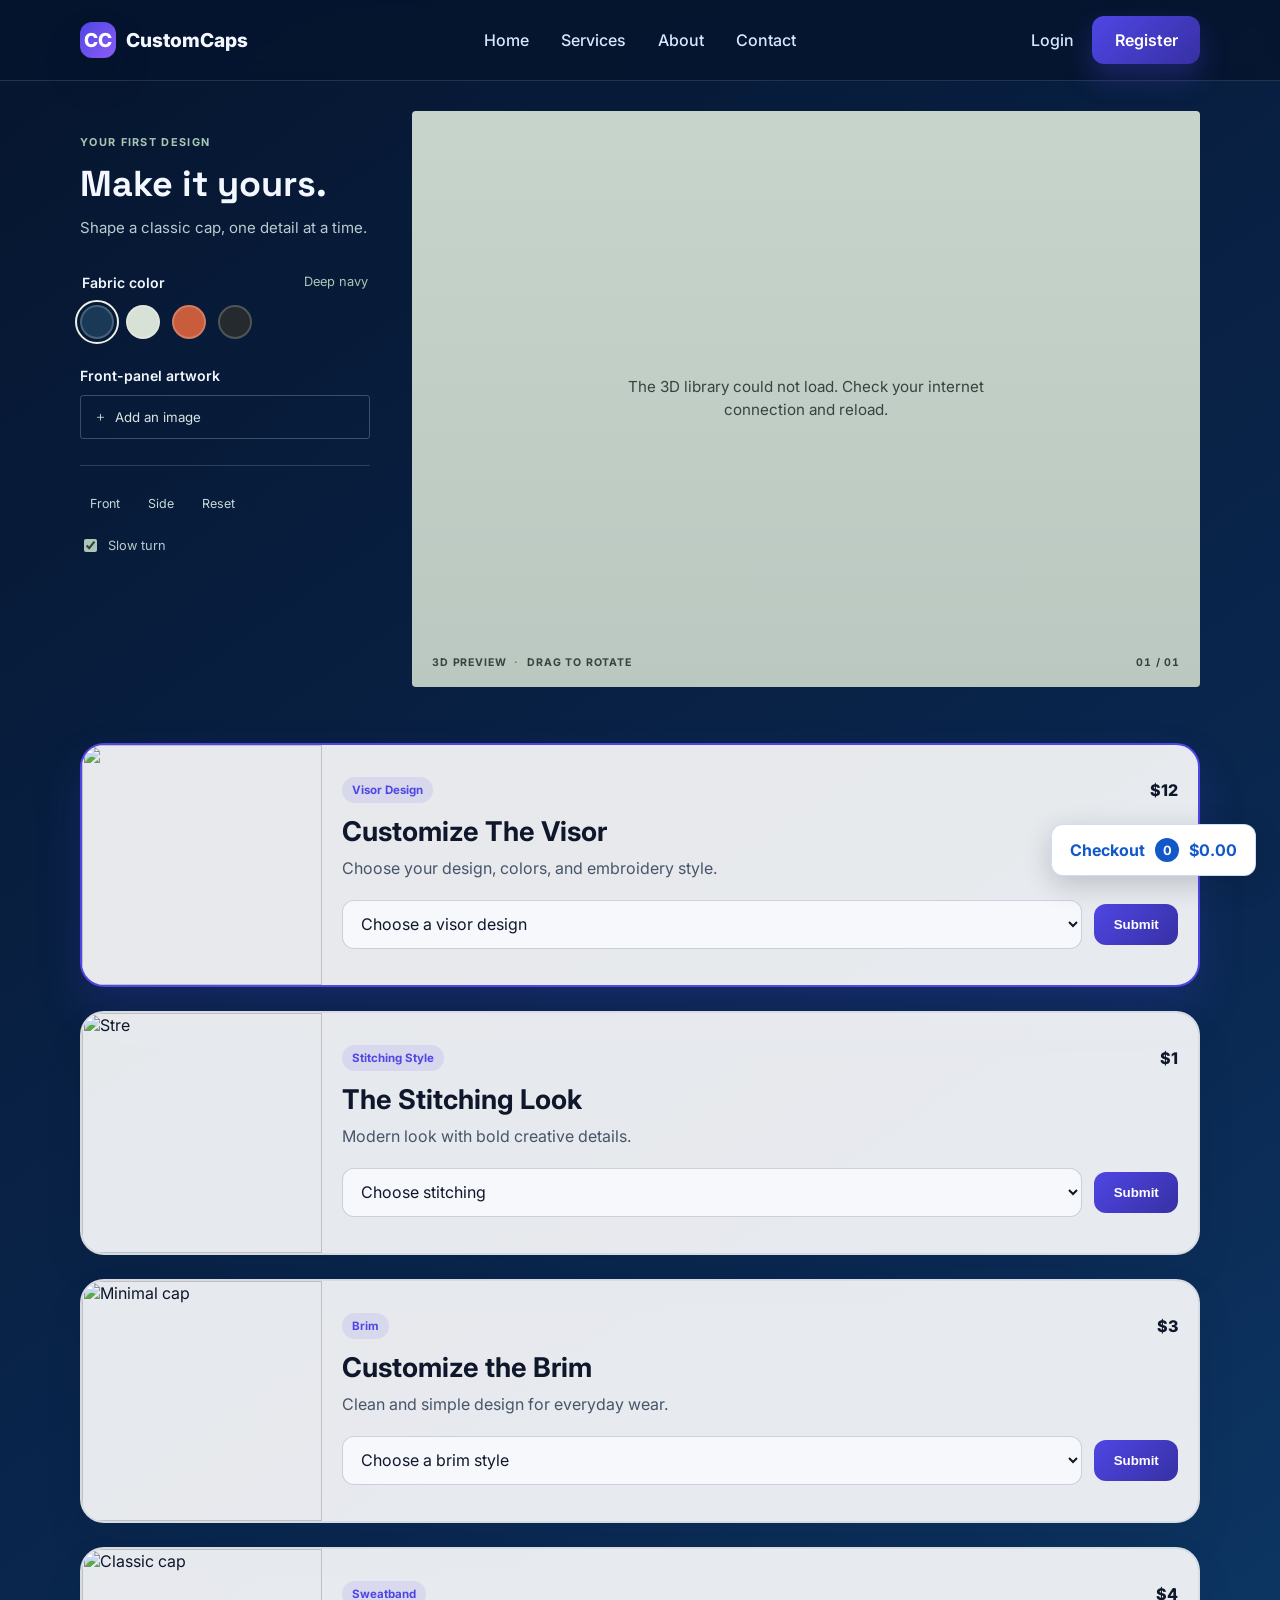
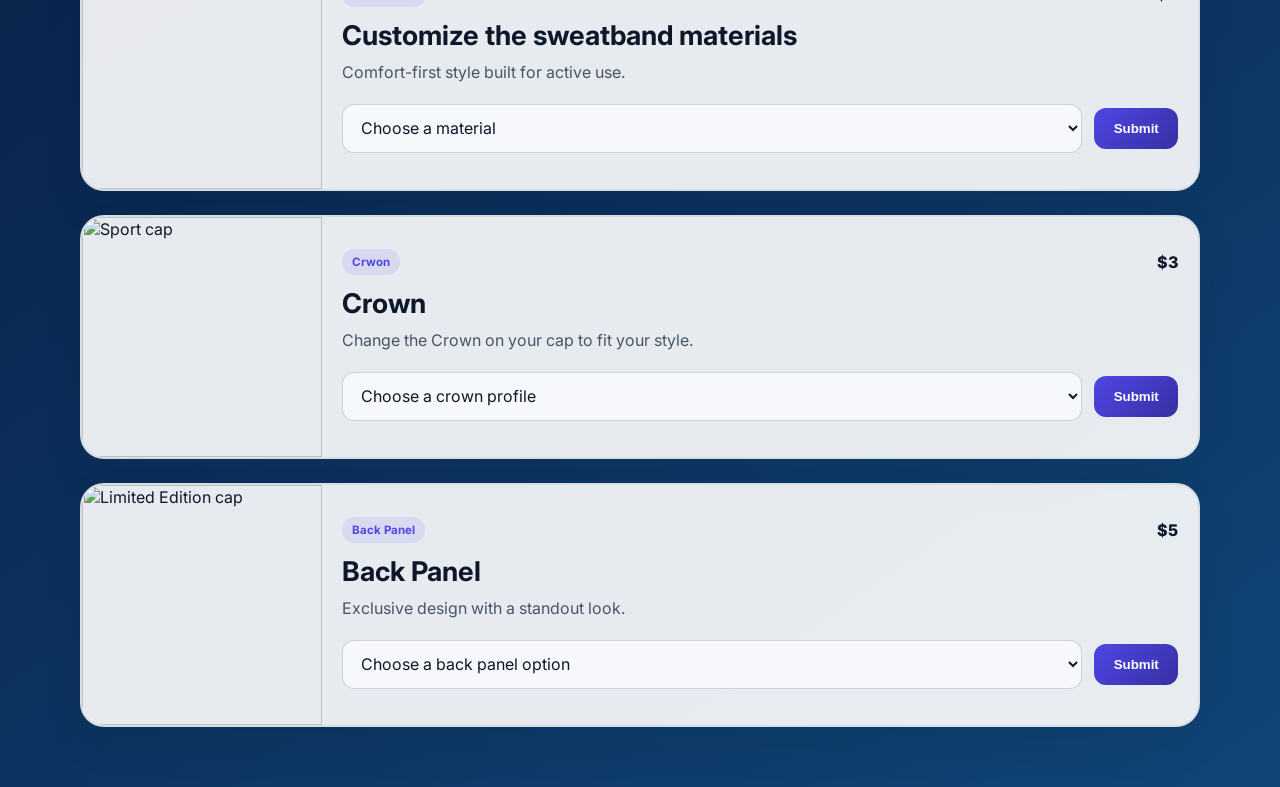
==== index2.html @ a9827258 "update" ====
<html>
      <head>
    <meta charset="UTF-8" />
    <meta name="viewport" content="width=device-width, initial-scale=1.0" />
    <title>Customization Cap</title>
    <link rel="preconnect" href="https://fonts.googleapis.com" />
    <link rel="preconnect" href="https://fonts.gstatic.com" crossorigin />
    <link href="https://fonts.googleapis.com/css2?family=Inter:wght@400;500;600;700;800&display=swap" rel="stylesheet" />
    <link href="https://fonts.googleapis.com/css2?family=Space+Grotesk:wght@600;700&display=swap" rel="stylesheet" />
    <link rel="stylesheet" href="style.css" />
  </head>

    <body class="customizer-page">
    <header class="site-header">
      <nav class="navbar container">
        <div class="brand">
          <span class="brand-mark">CC</span>
          <span>CustomCaps</span>
        </div>

        <ul class="nav-links">
          <li><a href="https://harukisensei.infy.click/login.php">Home</a></li>
          <li><a href="#">Services</a></li>
          <li><a href="#">About</a></li>
          <li><a href="#">Contact</a></li>
        </ul>

        <div class="nav-actions">
          <a href="#" class="login-link">Login</a>
          <a href="#" class="btn btn-primary">Register</a>
        </div>
      </nav>
    </header>

    <section class="product-section container">
      <header class="customizer-heading">
        <div class="cap-stage" id="cap-stage" aria-label="Interactive 3D cap preview">
          <canvas id="cap-viewer" aria-label="3D cap. Drag to rotate and scroll to zoom."></canvas>
          <span class="stage-label">3D PREVIEW <span aria-hidden="true">·</span> DRAG TO ROTATE</span>
          <span class="stage-index">01 / 01</span>
        </div>

        <div class="cap-controls">
          <p class="control-kicker">YOUR FIRST DESIGN</p>
          <h1>Make it yours.</h1>
          <p class="control-description">Shape a classic cap, one detail at a time.</p>

          <fieldset class="color-picker">
            <legend>Fabric color <span id="color-name">Deep navy</span></legend>
            <button class="color-swatch is-active" type="button" style="--swatch: #193957" data-color="#193957" data-name="Deep navy" aria-label="Deep navy" aria-pressed="true"></button>
            <button class="color-swatch" type="button" style="--swatch: #d7e1d5" data-color="#d7e1d5" data-name="Sage" aria-label="Sage" aria-pressed="false"></button>
            <button class="color-swatch" type="button" style="--swatch: #c85c3d" data-color="#c85c3d" data-name="Clay" aria-label="Clay" aria-pressed="false"></button>
            <button class="color-swatch" type="button" style="--swatch: #242a2d" data-color="#242a2d" data-name="Graphite" aria-label="Graphite" aria-pressed="false"></button>
          </fieldset>

          <div class="logo-control">
            <label for="picture-upload">Front-panel artwork</label>
          <input id="picture-upload" class="picture-upload" type="file" accept="image/*" />
            <label class="upload-button" for="picture-upload">＋ <span id="upload-label">Add an image</span></label>
          </div>

          <div class="view-controls" aria-label="Cap view controls">
            <button type="button" data-view="front" aria-label="Front view" title="Front view">Front</button>
            <button type="button" data-view="side" aria-label="Side view" title="Side view">Side</button>
            <button type="button" data-view="reset" aria-label="Reset view" title="Reset view">Reset</button>
          </div>

          <label class="spin-control"><input id="auto-rotate" type="checkbox" checked /> Slow turn</label>
        </div>
      </header>
    
      <div class="product-grid">

        <div class="interactive-card selected" tabindex="0" role="button" aria-label="Select Dream Design cap">
          <img src="https://cdn.shopify.com/s/files/1/0830/5328/1589/files/tour-visor-blueprint.jpg?v=1716037649" />
          <div class="card-content">
            <div class="card-topline">
              <span class="badge">Visor Design</span>
              <span class="price">$12</span>
            </div>
            <h3>Customize The Visor</h3>
            <p>Choose your design, colors, and embroidery style.</p>
            <div class="customize-row">
              <select class="custom-text" aria-label="Choose a visor design">
                <option value="" disabled selected>Choose a visor design</option>
                <option value="Classic curve">Classic curve</option>
                <option value="Flat visor">Flat visor</option>
                <option value="Contrast edge">Contrast edge</option>
              </select>
              <button type="button" class="pick-btn">Submit</button>
            </div>
          </div>
        </div>

        <div class="interactive-card" tabindex="0" role="button" aria-label="Select Street Style cap">
          <img src="https://encrypted-tbn0.gstatic.com/images?q=tbn:ANd9GcRwN8RVINpgaq04zWN7Fo7OkTaOtIgx_osB3dUhC-jWqw&s=10" alt="Stre" />
          <div class="card-content">
            <div class="card-topline">
              <span class="badge">Stitching Style</span>
              <span class="price">$1</span>
            </div>
            <h3>The Stitching Look</h3>
            <p>Modern look with bold creative details.</p>
            <div class="customize-row">
              <select class="custom-text" aria-label="Choose a stitching style">
                <option value="" disabled selected>Choose stitching</option>
                <option value="Tone-on-tone thread">Tone-on-tone thread</option>
                <option value="Contrast thread">Contrast thread</option>
                <option value="Double-row stitching">Double-row stitching</option>
              </select>
              <button type="button" class="pick-btn">Submit</button>
            </div>
          </div>
        </div>

        <div class="interactive-card" tabindex="0" role="button" aria-label="Select Minimal cap">
          <img src="https://encrypted-tbn0.gstatic.com/images?q=tbn:ANd9GcRIH-YifPvPH-M0KLM8M_P6v7ZxvT0Wm4gJBJIX0vKMHw&s=10" alt="Minimal cap" />
          <div class="card-content">
            <div class="card-topline">
              <span class="badge">Brim</span>
              <span class="price">$3</span>
            </div>
            <h3>Customize the Brim</h3>
            <p>Clean and simple design for everyday wear.</p>
            <div class="customize-row">
              <select class="custom-text" aria-label="Choose a brim style">
                <option value="" disabled selected>Choose a brim style</option>
                <option value="Flat brim">Flat brim</option>
                <option value="Soft curve">Soft curve</option>
                <option value="Contrast underbrim">Contrast underbrim</option>
              </select>
              <button type="button" class="pick-btn">Submit</button>
            </div>
          </div>
        </div>

        <div class="interactive-card" tabindex="0" role="button" aria-label="Select Classic cap">
          <img src="https://encrypted-tbn0.gstatic.com/images?q=tbn:ANd9GcRN8dm9ZzzwNTC2Gzn8Sau7y9UsN2A-xfBOk9lRZi1UQg&s=10" alt="Classic cap" />
          <div class="card-content">
            <div class="card-topline">
              <span class="badge">Sweatband</span>
              <span class="price">$4</span>
            </div>
            <h3>Customize the sweatband materials</h3>
            <p>Comfort-first style built for active use.</p>
            <div class="customize-row">
              <select class="custom-text" aria-label="Choose a sweatband material">
                <option value="" disabled selected>Choose a material</option>
                <option value="Cotton twill">Cotton twill</option>
                <option value="Moisture-wicking mesh">Moisture-wicking mesh</option>
                <option value="Padded comfort band">Padded comfort band</option>
              </select>
              <button type="button" class="pick-btn">Submit</button>
            </div>
          </div>
        </div>

        <div class="interactive-card" tabindex="0" role="button" aria-label="Select Sport cap">
          <img src="https://encrypted-tbn0.gstatic.com/images?q=tbn:ANd9GcSrkIJ5qvMKHncG3WinQ0X7_GzILK_JUkHiXcH4yC5z9Q&s=10" alt="Sport cap" />
          <div class="card-content">
            <div class="card-topline">
              <span class="badge">Crwon</span>
              <span class="price">$3</span>
            </div>
            <h3>Crown</h3>
            <p>Change the Crown on your cap to fit your style.</p>
            <div class="customize-row">
              <select class="custom-text" aria-label="Choose a crown profile">
                <option value="" disabled selected>Choose a crown profile</option>
                <option value="High crown">High crown</option>
                <option value="Mid crown">Mid crown</option>
                <option value="Relaxed crown">Relaxed crown</option>
              </select>
              <button type="button" class="pick-btn">Submit</button>
            </div>
          </div>
        </div>

        <div class="interactive-card" tabindex="0" role="button" aria-label="Select Limited Edition cap">
          <img src="https://encrypted-tbn0.gstatic.com/images?q=tbn:ANd9GcRXTMBcB_Cb6of_ckFCRdZr_5JhHiwQH7h16q4D3oLKiQ&s=10" alt="Limited Edition cap" />
          <div class="card-content">
            <div class="card-topline">
              <span class="badge">Back Panel</span>
              <span class="price">$5</span>
            </div>
            <h3>Back Panel</h3>
            <p>Exclusive design with a standout look.</p>
            <div class="customize-row">
              <select class="custom-text" aria-label="Choose a back panel option">
                <option value="" disabled selected>Choose a back panel option</option>
                <option value="Ventilated mesh">Ventilated mesh</option>
                <option value="Embroidered detail">Embroidered detail</option>
                <option value="Plain panel">Plain panel</option>
              </select>
              <button type="button" class="pick-btn">Submit</button>
            </div>
          </div>
        </div>
      </div>
    </section>

    <button id="cart-shortcut" class="cart-shortcut" type="button" aria-label="Go to checkout, 0 items, total $0.00">
      <span>Checkout</span>
      <strong id="cart-shortcut-count">0</strong>
      <span id="cart-shortcut-total">$0.00</span>
    </button>
    <script>
      const cards = document.querySelectorAll('.interactive-card');
      const cartShortcut = document.getElementById('cart-shortcut');
      const cartShortcutCount = document.getElementById('cart-shortcut-count');
      const cartShortcutTotal = document.getElementById('cart-shortcut-total');
      const currency = new Intl.NumberFormat('en-US', { style: 'currency', currency: 'USD' });
      const cartStorageKey = 'customcaps-cart';
      let cartItems = [];

      try {
        const savedItems = JSON.parse(localStorage.getItem(cartStorageKey) || '[]');
        if (Array.isArray(savedItems)) cartItems = savedItems;
      } catch {
        localStorage.removeItem(cartStorageKey);
      }

      const animateCapToCart = (submitButton) => {
        if (window.matchMedia('(prefers-reduced-motion: reduce)').matches) {
          return;
        }

        const source = submitButton.getBoundingClientRect();
        const destination = cartShortcut.getBoundingClientRect();
        const startX = source.left + source.width / 2;
        const startY = source.top + source.height / 2;
        const deltaX = destination.left + destination.width / 2 - startX;
        const deltaY = destination.top + destination.height / 2 - startY;
        const cap = document.createElement('span');
        cap.className = 'cart-flight-cap';
        cap.setAttribute('aria-hidden', 'true');
        cap.textContent = '🧢';
        cap.style.left = `${startX}px`;
        cap.style.top = `${startY}px`;
        document.body.appendChild(cap);

        const frame = (progress, lift, rotation, scale, opacity) => ({
          opacity,
          transform: `translate(-50%, -50%) translate(${deltaX * progress}px, ${deltaY * progress - lift}px) rotate(${rotation}deg) scale(${scale})`
        });

        cap.animate([
          frame(0, 0, -12, 1.15, 1),
          frame(0.25, 95, 12, 1, 1),
          frame(0.55, 135, 370, 0.82, 1),
          frame(0.82, 60, 720, 0.6, 0.9),
          frame(1, 0, 900, 0.25, 0)
        ], {
          duration: 850,
          easing: 'cubic-bezier(0.2, 0.75, 0.25, 1)',
          fill: 'forwards'
        }).onfinish = () => {
          cap.remove();
          cartShortcut.classList.add('cart-arrived');
          window.setTimeout(() => cartShortcut.classList.remove('cart-arrived'), 500);
        };
      };

      const renderCart = () => {
        const total = cartItems.reduce((sum, cartItem) => sum + cartItem.price, 0);
        cartShortcutCount.textContent = String(cartItems.length);
        cartShortcutTotal.textContent = currency.format(total);
        cartShortcut.setAttribute('aria-label', `Go to checkout, ${cartItems.length} ${cartItems.length === 1 ? 'item' : 'items'}, total ${currency.format(total)}`);
        try {
          localStorage.setItem(cartStorageKey, JSON.stringify(cartItems));
        } catch {
          console.error('Could not save the cart in this browser.');
        }
      };

      cards.forEach((card) => {
        const input = card.querySelector('.custom-text');
        const submitBtn = card.querySelector('.pick-btn');

        const toggleSelection = () => {
          cards.forEach((item) => item.classList.remove('selected'));
          card.classList.add('selected');
        };

        card.addEventListener('click', toggleSelection);
        card.addEventListener('keydown', (event) => {
          if (event.key === 'Enter' || event.key === ' ') {
            event.preventDefault();
            toggleSelection();
          }
        });

        submitBtn.addEventListener('click', () => {
          const value = input.value.trim();

          if (!value) {
            input.focus();
            return;
          }

          cartItems.push({
            title: card.querySelector('h3').textContent,
            customization: value,
            price: Number(card.querySelector('.price').textContent.replace('$', ''))
          });
          renderCart();
          animateCapToCart(submitBtn);
        });
      });

      cartShortcut.addEventListener('click', () => {
        const checkoutUrl = new URL('https://hopestudio.nichesite.org/');
        checkoutUrl.searchParams.set('cart', JSON.stringify(cartItems));
        window.location.assign(checkoutUrl.toString());
      });
      renderCart();
    </script>
    <script src="https://cdn.jsdelivr.net/npm/three@0.159.0/build/three.min.js"></script>
    <script src="cap-viewer.js"></script>
---- style.css ----
:root {
  --bg: #f4f7fb;
  --bg-dark: #0f172a;
  --panel: #ffffff;
  --primary: #4f46e5;
  --primary-dark: #3730a3;
  --accent: #22c55e;
  --text: #0f172a;
  --muted: #475569;
  --line: rgba(15, 23, 42, 0.08);
  --shadow: 0 20px 45px rgba(15, 23, 42, 0.12);
}

* {
  box-sizing: border-box;
}

html {
  scroll-behavior: smooth;
}

body {
  margin: 0;
  font-family: "Inter", sans-serif;
  background: linear-gradient(135deg, #eef4ff 0%, #f8fafc 50%, #eef2ff 100%);
  color: var(--text);
}

body.customizer-page {
  min-height: 100vh;
  background: linear-gradient(145deg, #06152e 0%, #0a2851 55%, #104577 100%);
  color: #f3f7ff;
}

body.customizer-page .site-header {
  background: rgba(6, 21, 46, 0.88);
  border-color: rgba(226, 239, 255, 0.14);
}

body.customizer-page .nav-links a,
body.customizer-page .login-link {
  color: #d7e8ff;
}

body.customizer-page .nav-links a:hover,
body.customizer-page .login-link:hover {
  color: #ffffff;
}

img {
  max-width: 100%;
  display: block;
}

.container {
  width: min(1120px, calc(100% - 32px));
  margin: 0 auto;
}

.site-header {
  position: sticky;
  top: 0;
  z-index: 10;
  backdrop-filter: blur(10px);
  border-bottom: 1px solid var(--line);
}

.navbar {
  display: flex;
  align-items: center;
  justify-content: space-between;
  min-height: 80px;
}

.brand {
  display: inline-flex;
  align-items: center;
  gap: 10px;
  font-size: 1.2rem;
  font-weight: 800;
}

.brand-mark {
  display: inline-flex;
  align-items: center;
  justify-content: center;
  width: 36px;
  height: 36px;
  border-radius: 12px;
  background: linear-gradient(135deg, var(--primary), #8b5cf6);
  color: white;
  box-shadow: var(--shadow);
}

.nav-links {
  display: flex;
  align-items: center;
  gap: 32px;
  list-style: none;
  padding: 0;
  margin: 0;
}

.nav-links a,
.login-link {
  text-decoration: none;
  color: var(--muted);
  font-weight: 500;
  transition: color 0.2s ease;
}

.nav-links a:hover,
.login-link:hover {
  color: var(--text);
}

.nav-actions {
  display: flex;
  align-items: center;
  gap: 18px;
}

.btn {
  display: inline-flex;
  align-items: center;
  justify-content: center;
  padding: 0.9rem 1.4rem;
  border-radius: 12px;
  text-decoration: none;
  font-weight: 600;
  transition: transform 0.2s ease, box-shadow 0.2s ease;
}

.btn:hover {
  transform: translateY(-1px);
}

.btn-primary {
  background: linear-gradient(135deg, var(--primary), var(--primary-dark));
  color: white;
  box-shadow: 0 14px 28px rgba(79, 70, 229, 0.3);
}

.btn-secondary {
  color: var(--text);
  background: rgba(255, 255, 255, 0.7);
  border: 1px solid var(--line);
}

.hero {
  display: grid;
  grid-template-columns: 1.2fr 0.8fr;
  gap: 48px;
  align-items: center;
  min-height: calc(100vh - 80px);
  padding: 48px 0 64px;
}

.hero-copy {
  max-width: 620px;
}

.eyebrow {
  display: inline-block;
  margin: 0 0 14px;
  padding: 8px 12px;
  border-radius: 999px;
  background: rgba(79, 70, 229, 0.08);
  color: var(--primary);
  font-size: 0.75rem;
  font-weight: 700;
  letter-spacing: 0.08em;
  text-transform: uppercase;
}

.hero-copy h1 {
  margin: 0;
  font-size: clamp(2.7rem, 4vw, 4.5rem);
  line-height: 1.05;
  letter-spacing: -0.06em;
}

.lead {
  margin: 18px 0 0;
  max-width: 560px;
  font-size: 1.08rem;
  line-height: 1.8;
  color: var(--muted);
}

.cta-group {
  display: flex;
  align-items: center;
  gap: 14px;
  margin-top: 28px;
}

.stats {
  list-style: none;
  display: flex;
  gap: 32px;
  padding: 0;
  margin: 36px 0 0;
  flex-wrap: wrap;
}

.stats li {
  display: flex;
  flex-direction: column;
  gap: 6px;
}

.stats strong {
  font-size: 1.3rem;
}

.stats span {
  color: var(--muted);
  font-size: 0.92rem;
}

.register-card {
  background: rgba(255, 255, 255, 0.88);
  border: 1px solid rgba(148, 163, 184, 0.18);
  border-radius: 24px;
  padding: 30px 26px;
  box-shadow: var(--shadow);
}

.card-header {
  margin-bottom: 22px;
}

.card-header p {
  margin: 0;
  color: var(--primary);
  font-weight: 700;
  text-transform: uppercase;
  letter-spacing: 0.08em;
  font-size: 0.7rem;
}

.card-header h2 {
  margin: 8px 0 0;
  font-size: 2rem;
}

.register-card form {
  display: flex;
  flex-direction: column;
  gap: 18px;
}

.register-card label {
  display: flex;
  flex-direction: column;
  gap: 8px;
  color: var(--text);
  font-weight: 600;
}

.register-card input {
  width: 100%;
  padding: 0.95rem 1rem;
  border: 1px solid rgba(148, 163, 184, 0.5);
  border-radius: 12px;
  background: rgba(248, 250, 252, 0.9);
  font: inherit;
  color: var(--text);
}

.register-card input:focus {
  outline: 2px solid rgba(79, 70, 229, 0.25);
  border-color: var(--primary);
}

.form-btn {
  width: 100%;
  border: none;
  cursor: pointer;
  margin-top: 8px;
  font: inherit;
}

.product-section {
  padding: 30px 0 60px;
}

.product-grid {
  display: flex;
  flex-direction: column;
  gap: 24px;
}

.picture-description-box {
  width: 100%;
  min-height: 244px;
  display: flex;
  align-items: stretch;
  gap: 24px;
  padding: 20px;
  border: 2px solid rgba(79, 70, 229, 0.65);
  border-radius: 24px;
  background: #ffffff;
  box-shadow: 0 18px 40px rgba(15, 23, 42, 0.14);
}

.customizer-heading {
  display: grid;
  grid-template-columns: 290px minmax(0, 1fr);
  align-items: stretch;
  gap: 42px;
  margin-bottom: 56px;
}

.cap-stage {
  grid-column: 2;
  position: relative;
  min-width: 0;
  height: min(64vh, 600px);
  min-height: 410px;
  overflow: hidden;
  border-radius: 4px;
  background-color: #d7e4dc;
  background-image: linear-gradient(rgba(16, 30, 26, 0.08), rgba(16, 30, 26, 0.14)), url("https://encrypted-tbn0.gstatic.com/images?q=tbn:ANd9GcR8ilnzYZ31jk1IKHclYsOvSW4ty3tWr-hKrsubHHmrxg&s=10");
  background-position: center;
  background-size: cover;
  touch-action: none;
  cursor: grab;
}

.cap-stage:active {
  cursor: grabbing;
}

.cap-stage canvas {
  width: 100%;
  height: 100%;
  display: block;
}

.viewer-message {
  position: absolute;
  top: 50%;
  left: 50%;
  z-index: 2;
  width: min(360px, calc(100% - 40px));
  margin: 0;
  transform: translate(-50%, -50%);
  color: #34443e;
  font-size: 0.95rem;
  line-height: 1.5;
  text-align: center;
}

.stage-label,
.stage-index {
  position: absolute;
  bottom: 18px;
  color: #34443e;
  font-size: 0.66rem;
  font-weight: 700;
  letter-spacing: 0.08em;
  pointer-events: none;
}

.stage-label {
  left: 20px;
}

.stage-label span {
  padding: 0 4px;
  color: #b85d42;
}

.stage-index {
  right: 20px;
  font-variant-numeric: tabular-nums;
}

.cap-controls {
  grid-column: 1;
  grid-row: 1;
  display: flex;
  flex-direction: column;
  align-items: flex-start;
  padding: 24px 0 14px;
  color: #f3f7ff;
}

.control-kicker {
  margin: 0 0 16px;
  color: #a8c7b6;
  font-size: 0.68rem;
  font-weight: 700;
  letter-spacing: 0.12em;
}

.cap-controls h1 {
  margin: 0;
  font-family: "Space Grotesk", sans-serif;
  font-size: 2.25rem;
  line-height: 1.08;
}

.control-description {
  margin: 12px 0 34px;
  color: #b9cbd0;
  font-size: 0.94rem;
  line-height: 1.6;
}

.color-picker {
  display: flex;
  flex-wrap: wrap;
  gap: 12px;
  width: 100%;
  margin: 0 0 28px;
  border: 0;
  padding: 0;
}

.color-picker legend {
  display: flex;
  justify-content: space-between;
  width: 100%;
  margin-bottom: 14px;
  color: #f3f7ff;
  font-size: 0.88rem;
  font-weight: 600;
}

.color-picker legend span {
  color: #a8c7b6;
  font-size: 0.8rem;
  font-weight: 400;
}

.color-swatch {
  width: 34px;
  height: 34px;
  flex: 0 0 34px;
  border: 2px solid rgba(255, 255, 255, 0.2);
  border-radius: 50%;
  background: var(--swatch);
  cursor: pointer;
}

.color-swatch.is-active {
  outline: 2px solid #edf0e5;
  outline-offset: 3px;
}

.color-swatch:focus-visible,
.view-controls button:focus-visible,
.upload-button:focus-visible {
  outline: 2px solid #b7d9c3;
  outline-offset: 4px;
}

.logo-control {
  position: relative;
  display: grid;
  gap: 11px;
  width: 100%;
  margin-bottom: 26px;
}

.logo-control > label:first-child {
  font-size: 0.88rem;
  font-weight: 600;
}

.picture-upload {
  position: absolute;
  width: 1px;
  height: 1px;
  overflow: hidden;
  clip: rect(0, 0, 0, 0);
  clip-path: inset(50%);
}

.upload-button {
  display: flex;
  align-items: center;
  gap: 8px;
  min-height: 44px;
  padding: 0 13px;
  border: 1px solid rgba(226, 239, 255, 0.24);
  border-radius: 3px;
  color: #d8e6e1;
  font-size: 0.83rem;
  cursor: pointer;
}

.upload-button:first-letter {
  color: #b7d9c3;
  font-size: 1.2rem;
}

.view-controls {
  display: flex;
  gap: 8px;
  width: 100%;
  padding-top: 20px;
  border-top: 1px solid rgba(226, 239, 255, 0.16);
}

.view-controls button {
  min-height: 36px;
  border: 0;
  border-radius: 2px;
  padding: 0 10px;
  background: transparent;
  color: #c7d8d7;
  font: inherit;
  font-size: 0.78rem;
  cursor: pointer;
}

.view-controls button:hover {
  background: rgba(255, 255, 255, 0.1);
  color: #fff;
}

.spin-control {
  display: flex;
  align-items: center;
  gap: 8px;
  margin-top: 14px;
  color: #b9cbd0;
  font-size: 0.8rem;
  cursor: pointer;
}

.spin-control input {
  accent-color: #a8c7b6;
}

.picture-description-content {
  flex: 1;
  min-width: 0;
  display: flex;
  flex-direction: column;
  align-items: flex-start;
  gap: 10px;
}

.picture-description-content h2 {
  margin: 0 0 4px;
  font-size: 1.4rem;
}

.picture-upload {
  position: absolute;
  width: 1px;
  height: 1px;
  overflow: hidden;
  clip: rect(0, 0, 0, 0);
  white-space: nowrap;
  clip-path: inset(50%);
}

.picture-upload-label {
  padding: 0.7rem 1rem;
  border-radius: 10px;
  background: var(--primary);
  color: white;
  font-weight: 700;
  cursor: pointer;
}

.picture-description-label {
  margin-top: 4px;
  font-weight: 600;
}

.picture-description-content textarea {
  width: 100%;
  min-height: 88px;
  resize: vertical;
  padding: 0.8rem 0.9rem;
  border: 1px solid rgba(148, 163, 184, 0.45);
  border-radius: 12px;
  background: rgba(248, 250, 252, 0.9);
  color: var(--text);
  font: inherit;
}

.interactive-card {
  width: 100%;
  display: flex;
  align-items: center;
  border: 2px solid rgba(148, 163, 184, 0.2);
  border-radius: 24px;
  overflow: hidden;
  background: rgba(255, 255, 255, 0.9);
  color: var(--text);
  box-shadow: 0 18px 40px rgba(15, 23, 42, 0.08);
  cursor: pointer;
  transition: transform 0.25s ease, box-shadow 0.25s ease, border-color 0.25s ease;
}

.interactive-card:hover,
.interactive-card:focus-visible {
  transform: translateY(-4px);
  box-shadow: 0 22px 45px rgba(79, 70, 229, 0.12);
  border-color: rgba(79, 70, 229, 0.6);
  outline: none;
}

.interactive-card.selected {
  border-color: var(--primary);
  box-shadow: 0 22px 45px rgba(79, 70, 229, 0.18);
}

.interactive-card img {
  width: 240px;
  height: 240px;
  object-fit: cover;
  flex-shrink: 0;
}

.card-content {
  flex: 1;
  padding: 20px 20px 24px;
}

.card-topline {
  display: flex;
  align-items: center;
  justify-content: space-between;
  gap: 12px;
  margin-bottom: 12px;
}

.badge {
  display: inline-block;
  padding: 6px 10px;
  background: rgba(79, 70, 229, 0.1);
  color: var(--primary);
  border-radius: 999px;
  font-size: 0.72rem;
  font-weight: 700;
}

.price {
  font-weight: 800;
  color: var(--text);
}

.card-content h3 {
  margin: 0 0 8px;
  font-size: 1.7rem;
}

.card-content p {
  margin: 0 0 18px;
  color: var(--muted);
  line-height: 1.6;
}

.customize-row {
  display: flex;
  gap: 12px;
  align-items: center;
}

.custom-text {
  flex: 1;
  min-width: 0;
  padding: 0.8rem 0.9rem;
  border: 1px solid rgba(148, 163, 184, 0.45);
  border-radius: 12px;
  font: inherit;
  background: rgba(248, 250, 252, 0.9);
  color: var(--text);
  cursor: pointer;
}

.pick-btn {
  border: none;
  background: linear-gradient(135deg, var(--primary), var(--primary-dark));
  color: white;
  padding: 0.8rem 1.2rem;
  border-radius: 12px;
  font-weight: 700;
  cursor: pointer;
  white-space: nowrap;
}

.summary-section {
  padding: 0 0 60px;
  scroll-margin-top: 24px;
  scroll-margin-bottom: 100px;
}

.summary-box {
  background: rgba(255, 255, 255, 0.9);
  color: var(--text);
  border: 1px solid rgba(148, 163, 184, 0.2);
  border-radius: 24px;
  padding: 24px 24px 18px;
  box-shadow: 0 18px 40px rgba(15, 23, 42, 0.08);
}

.summary-box h1 {
  display: inline-block;
  margin: 0 0 20px;
  background: linear-gradient(100deg, #1258c8 0%, #078bc7 100%);
  background-clip: text;
  color: transparent;
  font-family: "Space Grotesk", sans-serif;
  font-size: 2.2rem;
  font-weight: 700;
  line-height: 1.15;
}

.summary-box h1::after {
  content: "";
  display: block;
  width: 64px;
  height: 4px;
  margin-top: 10px;
  border-radius: 4px;
  background: linear-gradient(90deg, #1258c8, #12b8e8);
}

.summary-box h1 span {
  color: #1769d2;
  background: none;
  -webkit-text-fill-color: initial;
}

.cart-caption {
  margin: -8px 0 20px;
  color: var(--muted);
}

.cart-shortcut {
  position: fixed;
  right: 24px;
  bottom: 24px;
  z-index: 20;
  display: flex;
  align-items: center;
  gap: 10px;
  padding: 13px 18px;
  border: 1px solid rgba(18, 88, 200, 0.2);
  border-radius: 12px;
  background: #ffffff;
  color: #1258c8;
  box-shadow: 0 8px 28px rgba(15, 23, 42, 0.2);
  font: inherit;
  font-weight: 700;
  cursor: pointer;
}

.cart-shortcut strong {
  display: grid;
  width: 24px;
  height: 24px;
  place-items: center;
  border-radius: 50%;
  background: #1258c8;
  color: #ffffff;
  font-size: 0.8rem;
}

.cart-shortcut:hover {
  background: #eff6ff;
}

.cart-shortcut.cart-arrived {
  animation: cart-arrival 450ms ease-out;
}

.cart-flight-cap {
  position: fixed;
  z-index: 1000;
  pointer-events: none;
  font-size: 2.4rem;
  line-height: 1;
  filter: drop-shadow(0 4px 6px rgba(3, 12, 28, 0.35));
  will-change: transform, opacity;
}

@keyframes cart-arrival {
  0%, 100% { transform: scale(1); }
  45% { transform: scale(1.12); }
}

.summary-box h2 {
  margin: 0 0 16px;
  font-size: 1.8rem;
}

#custom-summary {
  list-style: none;
  padding: 0;
  margin: 0;
  display: flex;
  flex-direction: column;
  gap: 10px;
  color: var(--muted);
}

#custom-summary li {
  background: rgba(79, 70, 229, 0.04);
  border: 1px solid rgba(79, 70, 229, 0.08);
  border-radius: 12px;
  padding: 12px 14px;
}

.cart-item {
  display: flex;
  align-items: center;
  gap: 16px;
}

.cart-item-details {
  display: flex;
  flex: 1;
  flex-direction: column;
  gap: 4px;
  min-width: 0;
  overflow-wrap: anywhere;
}

.cart-item-price {
  color: var(--text);
  white-space: nowrap;
}

.remove-cart-item {
  border: 0;
  padding: 6px 8px;
  background: transparent;
  color: #b42318;
  font: inherit;
  cursor: pointer;
}

.cart-footer {
  display: flex;
  align-items: center;
  justify-content: space-between;
  gap: 20px;
  margin-top: 20px;
  padding-top: 18px;
  border-top: 1px solid var(--line);
  color: var(--muted);
}

.cart-total {
  display: flex;
  align-items: baseline;
  gap: 12px;
  margin-left: auto;
}

.cart-total strong {
  color: var(--text);
  font-size: 1.25rem;
}

.checkout-button {
  border: 0;
  border-radius: 10px;
  padding: 12px 20px;
  background: #1769d2;
  color: #fff;
  font: inherit;
  font-weight: 700;
  cursor: pointer;
}

.checkout-button:disabled {
  opacity: 0.45;
  cursor: not-allowed;
}

.checkout-back {
  color: #d7e8ff;
  font-size: 0.9rem;
  text-decoration: none;
}

.checkout-back:hover {
  color: #ffffff;
}

.checkout-page {
  padding-top: 52px;
  padding-bottom: 72px;
}

.checkout-page-heading {
  margin-bottom: 30px;
}

.checkout-page-heading h1 {
  margin: 0;
  font-family: "Space Grotesk", sans-serif;
  font-size: 2.5rem;
}

.checkout-page-heading > p:last-child {
  margin: 8px 0 0;
  color: #b9cbd0;
}

.checkout-layout {
  display: grid;
  grid-template-columns: minmax(0, 1fr) minmax(320px, 0.9fr);
  align-items: start;
  gap: 24px;
}

.checkout-order,
.checkout-panel {
  border-radius: 8px;
}

.checkout-order h2 {
  margin: 0 0 18px;
}

.checkout-items {
  display: flex;
  flex-direction: column;
  gap: 10px;
  margin: 0;
  padding: 0;
  color: var(--muted);
  list-style: none;
}

.checkout-items > li {
  padding: 12px;
  border: 1px solid var(--line);
  border-radius: 6px;
}

.checkout-panel {
  padding: 24px;
  background: #ffffff;
  color: var(--text);
}

.checkout-panel .checkout-button {
  width: 100%;
}

.checkout-dialog {
  width: min(440px, calc(100% - 32px));
  border: 0;
  border-radius: 16px;
  padding: 0;
  color: var(--text);
  box-shadow: 0 24px 70px rgba(15, 23, 42, 0.25);
}

.checkout-dialog::backdrop {
  background: rgba(15, 23, 42, 0.55);
}

.checkout-dialog-content {
  padding: 28px;
}

.checkout-eyebrow {
  margin: 0 0 8px;
  color: #1769d2;
  font-size: 0.75rem;
  font-weight: 800;
}

.checkout-dialog-content h2 {
  margin: 0 0 12px;
  font-family: "Space Grotesk", sans-serif;
}

.checkout-dialog-total {
  display: flex;
  justify-content: space-between;
  padding: 14px 0;
  border-top: 1px solid var(--line);
  border-bottom: 1px solid var(--line);
}

.checkout-note {
  margin-bottom: 20px;
  color: var(--muted);
  font-size: 0.9rem;
}

.checkout-form {
  display: grid;
  gap: 14px;
}

.checkout-form > label {
  display: grid;
  gap: 6px;
  color: var(--text);
  font-size: 0.9rem;
  font-weight: 600;
}

.checkout-form input:not([type="radio"]) {
  width: 100%;
  min-height: 44px;
  border: 1px solid var(--line);
  border-radius: 9px;
  padding: 10px 12px;
  color: var(--text);
  font: inherit;
}

.checkout-form input:focus-visible {
  outline: 3px solid rgba(23, 105, 210, 0.2);
  border-color: #1769d2;
}

.payment-methods {
  display: grid;
  gap: 8px;
  margin: 4px 0 0;
  border: 0;
  padding: 0;
}

.payment-methods legend {
  margin-bottom: 8px;
  color: var(--text);
  font-weight: 700;
}

.payment-option {
  display: flex;
  align-items: center;
  gap: 10px;
  min-height: 46px;
  border: 1px solid var(--line);
  border-radius: 10px;
  padding: 10px 12px;
  color: var(--text);
  cursor: pointer;
}

.payment-option:has(input:checked) {
  border-color: #1769d2;
  background: #eff6ff;
}

.payment-option input {
  accent-color: #1769d2;
}

.checkout-form .checkout-note {
  margin: 0;
}

.checkout-status {
  min-height: 1.25em;
  margin: 0;
  color: #b42318;
  font-size: 0.9rem;
}

.checkout-actions {
  display: flex;
  gap: 10px;
}

.checkout-actions .checkout-button {
  flex: 1;
}

.checkout-button-secondary {
  border: 1px solid var(--line);
  background: #fff;
  color: var(--text);
}

.checkout-button:disabled {
  opacity: 0.65;
  cursor: wait;
}

@media (max-width: 880px) {
  .navbar {
    flex-wrap: wrap;
    justify-content: center;
    padding: 18px 0;
  }

  .product-grid {
    grid-template-columns: 1fr;
  }

  .nav-links {
    order: 3;
    width: 100%;
    justify-content: center;
    padding-top: 8px;
  }

  .hero {
    grid-template-columns: 1fr;
    padding-top: 32px;
  }

  .customizer-heading {
    grid-template-columns: 250px minmax(0, 1fr);
    gap: 28px;
  }
}

@media (max-width: 560px) {
  .summary-box h1 {
    font-size: 1.7rem;
  }

  .picture-description-box {
    flex-direction: column;
    padding: 16px;
  }

  .cart-footer {
    align-items: stretch;
    flex-wrap: wrap;
    gap: 14px;
  }

  .cart-shortcut {
    right: 12px;
    bottom: 12px;
  }

  .cart-total {
    margin-left: auto;
  }

  .checkout-button {
    width: 100%;
  }

  .checkout-actions {
    flex-direction: column-reverse;
  }

  .cart-item {
    align-items: flex-start;
    flex-wrap: wrap;
  }

  .customizer-heading {
    grid-template-columns: 1fr;
    gap: 18px;
  }

  .cap-stage {
    grid-column: auto;
    grid-row: auto;
    height: 58vh;
    min-height: 300px;
  }

  .cap-controls {
    grid-column: auto;
    grid-row: auto;
    padding: 8px 2px 18px;
  }

  .nav-links {
    gap: 14px;
    flex-wrap: wrap;
    font-size: 0.92rem;
  }

  .nav-actions {
    width: 100%;
    justify-content: center;
  }

  .cta-group {
    flex-direction: column;
    align-items: stretch;
  }

  .btn {
    width: 100%;
  }

  .stats {
    gap: 16px;
  }
}
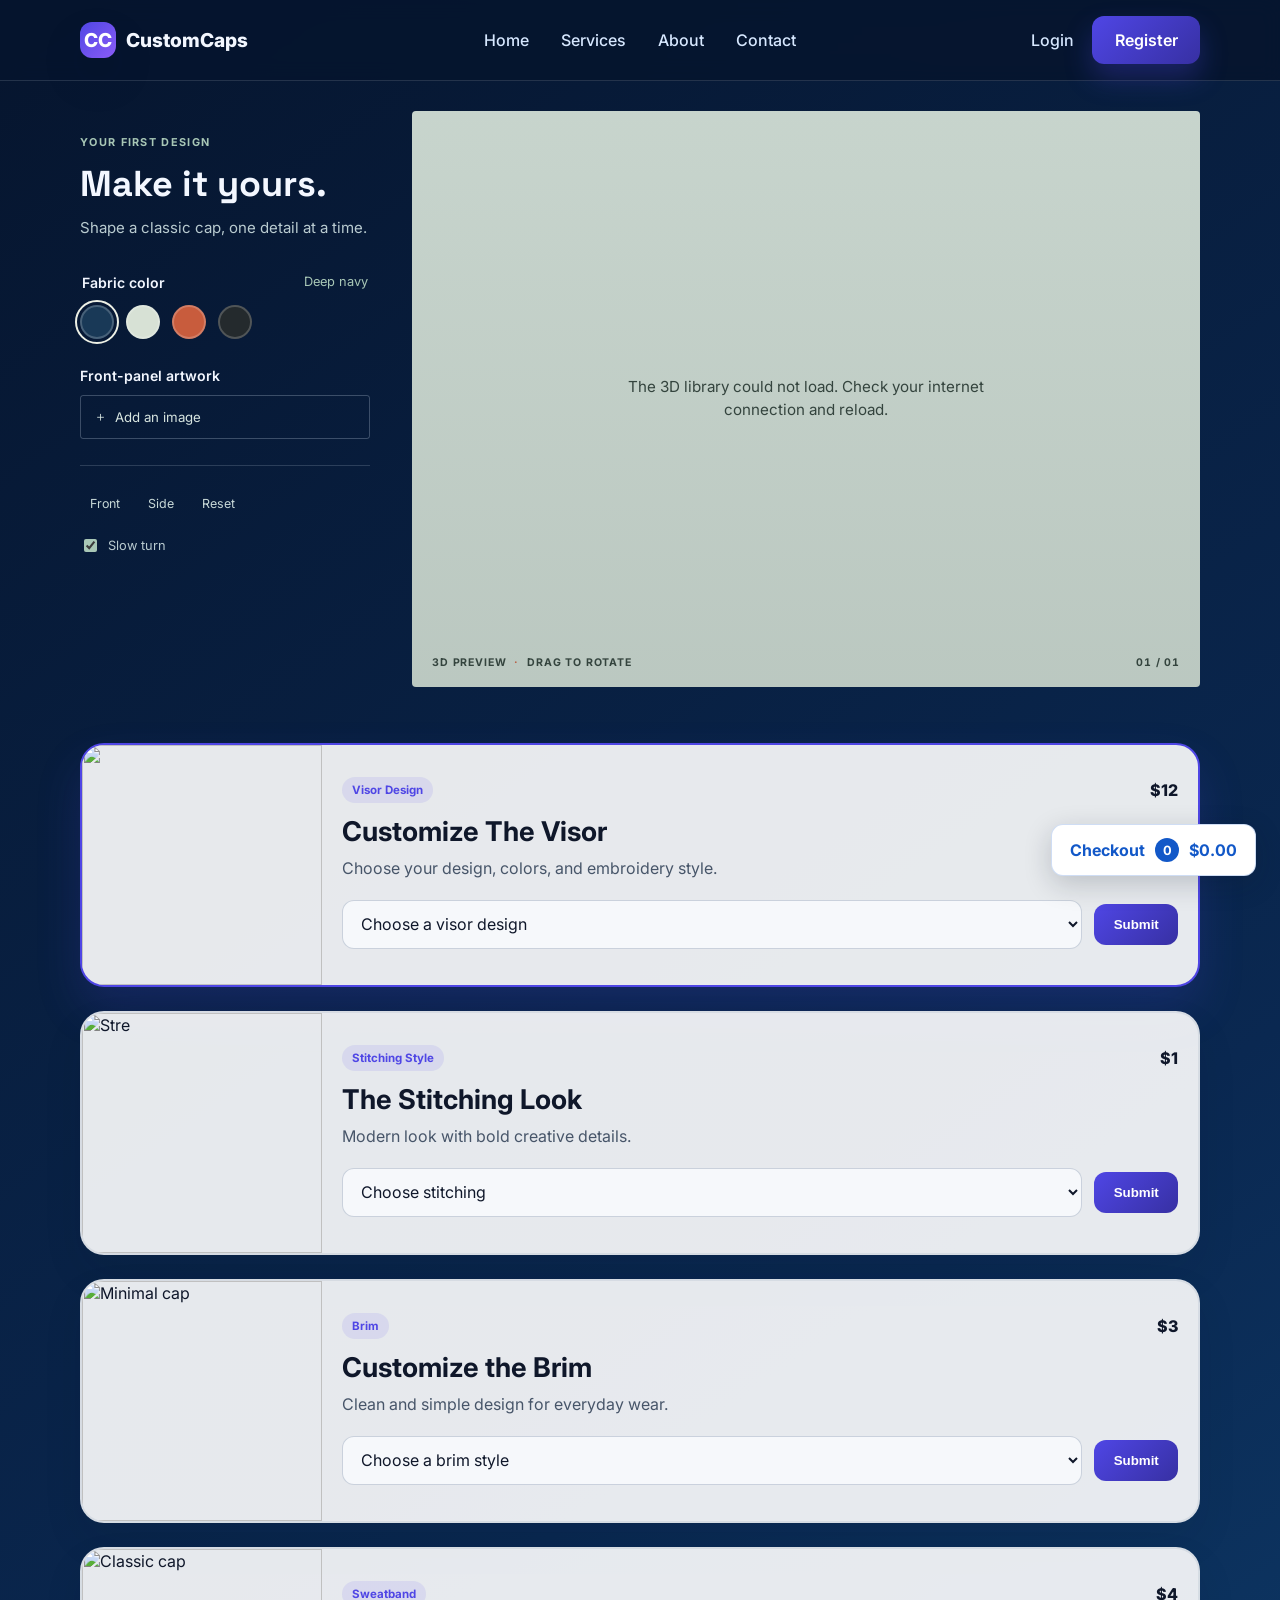
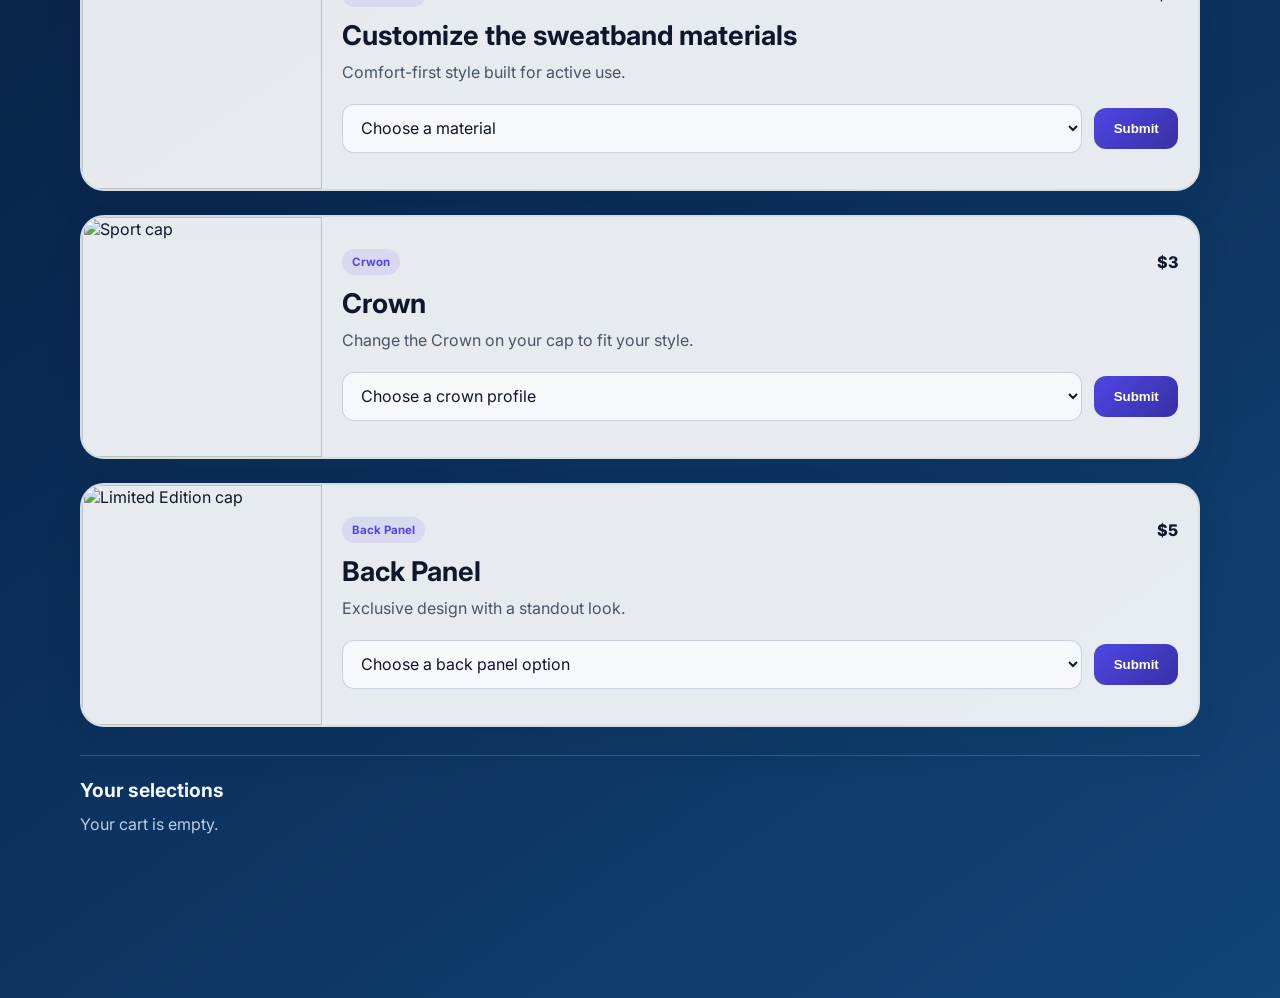
==== commit 1866609c: "p" ====
--- a/index2.html
+++ b/index2.html
@@ -197,6 +197,11 @@
           </div>
         </div>
       </div>
+
+      <div class="custom-cart" aria-labelledby="custom-cart-title">
+        <h2 id="custom-cart-title">Your selections</h2>
+        <ul id="custom-cart-items" class="custom-cart-list" aria-live="polite"></ul>
+      </div>
     </section>
 
     <button id="cart-shortcut" class="cart-shortcut" type="button" aria-label="Go to checkout, 0 items, total $0.00">
@@ -209,6 +214,7 @@
       const cartShortcut = document.getElementById('cart-shortcut');
       const cartShortcutCount = document.getElementById('cart-shortcut-count');
       const cartShortcutTotal = document.getElementById('cart-shortcut-total');
+      const customCartItems = document.getElementById('custom-cart-items');
       const currency = new Intl.NumberFormat('en-US', { style: 'currency', currency: 'USD' });
       const cartStorageKey = 'customcaps-cart';
       let cartItems = [];
@@ -266,6 +272,45 @@
         cartShortcutCount.textContent = String(cartItems.length);
         cartShortcutTotal.textContent = currency.format(total);
         cartShortcut.setAttribute('aria-label', `Go to checkout, ${cartItems.length} ${cartItems.length === 1 ? 'item' : 'items'}, total ${currency.format(total)}`);
+
+        customCartItems.replaceChildren();
+        if (cartItems.length === 0) {
+          const emptyRow = document.createElement('li');
+          emptyRow.className = 'custom-cart-empty';
+          emptyRow.textContent = 'Your cart is empty.';
+          customCartItems.append(emptyRow);
+        } else {
+          cartItems.forEach((cartItem, index) => {
+            const row = document.createElement('li');
+            row.className = 'custom-cart-row';
+
+            const details = document.createElement('span');
+            details.className = 'custom-cart-details';
+            const title = document.createElement('strong');
+            title.textContent = cartItem.title;
+            const customization = document.createElement('span');
+            customization.textContent = cartItem.customization;
+            details.append(title, customization);
+
+            const price = document.createElement('span');
+            price.className = 'custom-cart-price';
+            price.textContent = currency.format(cartItem.price);
+
+            const removeButton = document.createElement('button');
+            removeButton.className = 'remove-cart-item';
+            removeButton.type = 'button';
+            removeButton.textContent = 'Remove';
+            removeButton.setAttribute('aria-label', `Remove ${cartItem.title} from cart`);
+            removeButton.addEventListener('click', () => {
+              cartItems.splice(index, 1);
+              renderCart();
+            });
+
+            row.append(details, price, removeButton);
+            customCartItems.append(row);
+          });
+        }
+
         try {
           localStorage.setItem(cartStorageKey, JSON.stringify(cartItems));
         } catch {
--- a/style.css
+++ b/style.css
@@ -771,6 +771,64 @@
   background: #eff6ff;
 }
 
+.custom-cart {
+  margin: 28px 0 104px;
+  padding-top: 22px;
+  border-top: 1px solid rgba(226, 239, 255, 0.18);
+}
+
+.custom-cart h2 {
+  margin: 0 0 12px;
+  font-size: 1.2rem;
+}
+
+.custom-cart-list {
+  display: grid;
+  gap: 8px;
+  margin: 0;
+  padding: 0;
+  list-style: none;
+}
+
+.custom-cart-row {
+  display: grid;
+  grid-template-columns: minmax(0, 1fr) auto auto;
+  align-items: center;
+  gap: 14px;
+  padding: 10px 0;
+  border-bottom: 1px solid rgba(226, 239, 255, 0.12);
+}
+
+.custom-cart-details {
+  display: grid;
+  gap: 4px;
+  min-width: 0;
+}
+
+.custom-cart-details span,
+.custom-cart-empty {
+  color: #b9cee8;
+}
+
+.custom-cart-price {
+  white-space: nowrap;
+  font-weight: 700;
+}
+
+.remove-cart-item {
+  padding: 7px 10px;
+  border: 1px solid rgba(248, 113, 113, 0.45);
+  border-radius: 6px;
+  background: transparent;
+  color: #fecaca;
+  font: inherit;
+  cursor: pointer;
+}
+
+.remove-cart-item:hover {
+  background: rgba(248, 113, 113, 0.12);
+}
+
 .cart-shortcut.cart-arrived {
   animation: cart-arrival 450ms ease-out;
 }
@@ -1139,6 +1197,20 @@
     bottom: 12px;
   }
 
+  .custom-cart-row {
+    grid-template-columns: minmax(0, 1fr) auto;
+    gap: 10px;
+  }
+
+  .custom-cart-price {
+    grid-column: 1;
+  }
+
+  .custom-cart-row .remove-cart-item {
+    grid-column: 2;
+    grid-row: 1 / span 2;
+  }
+
   .cart-total {
     margin-left: auto;
   }
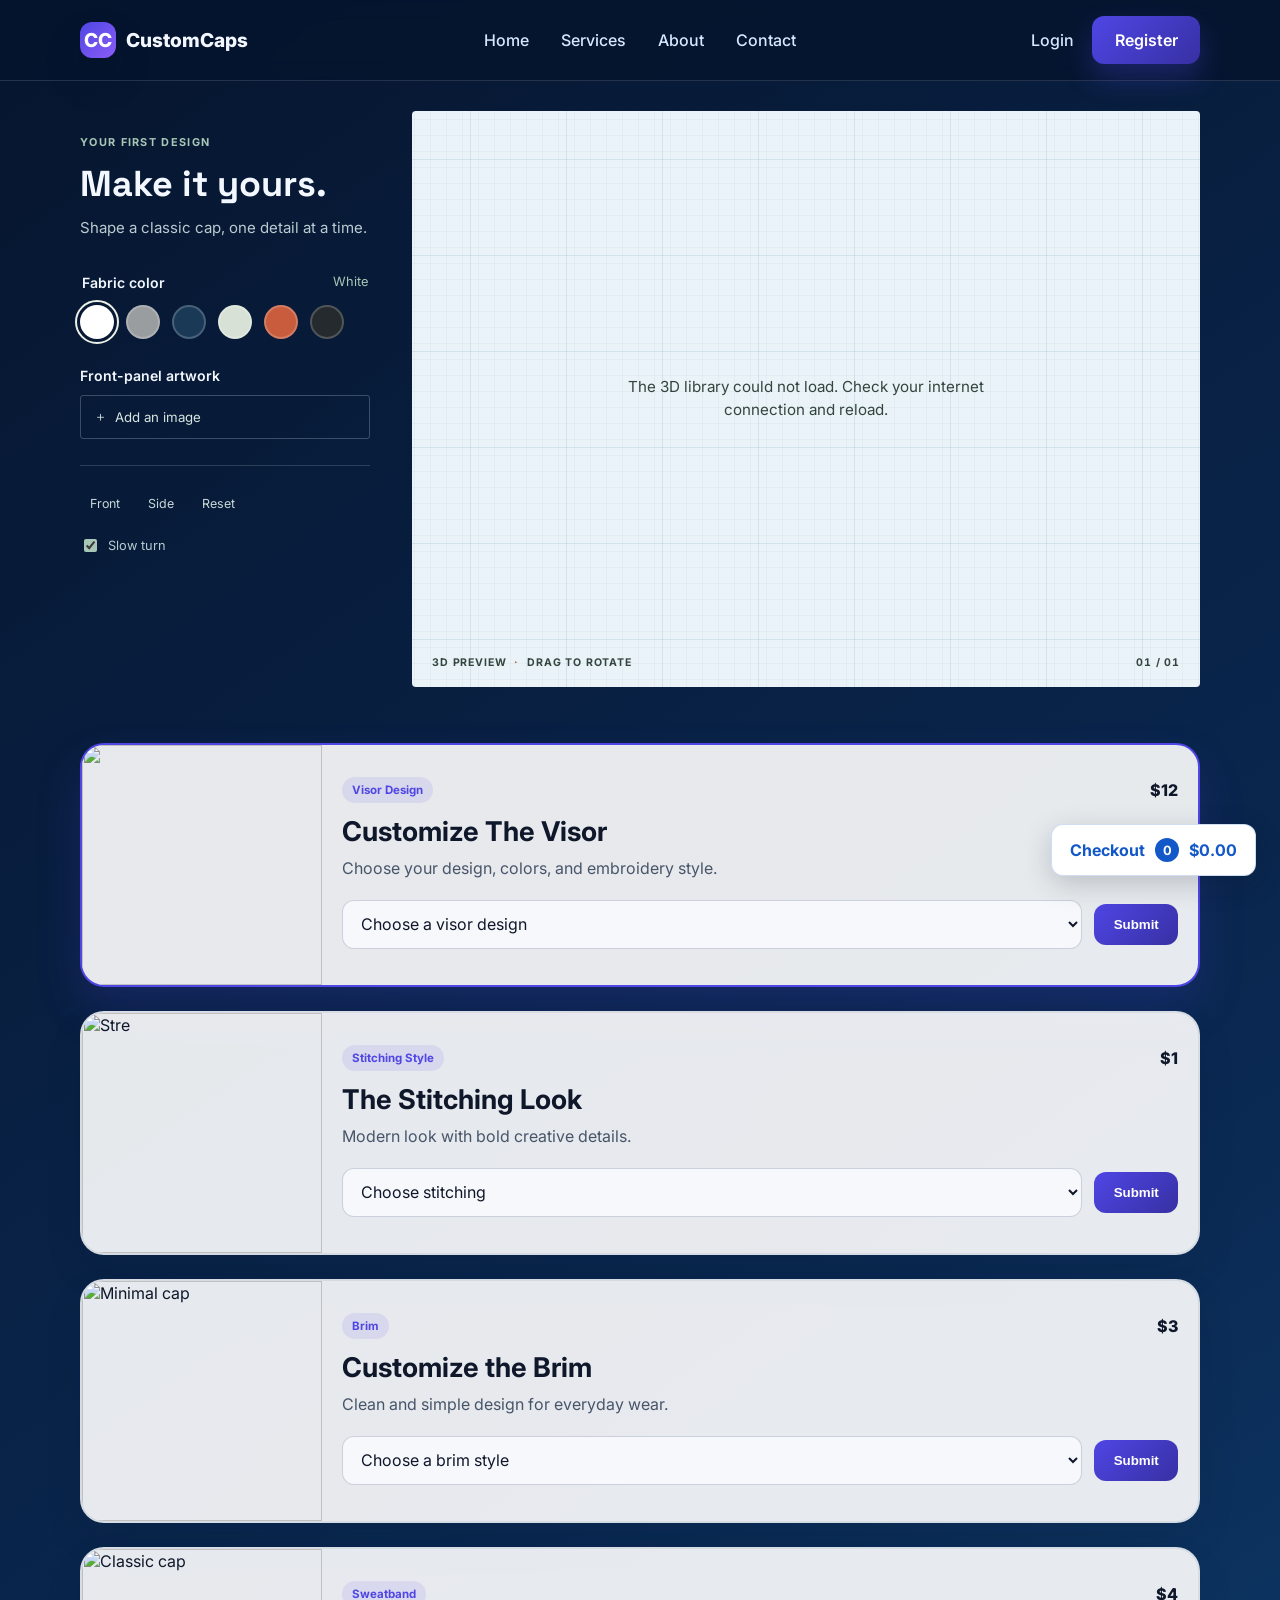
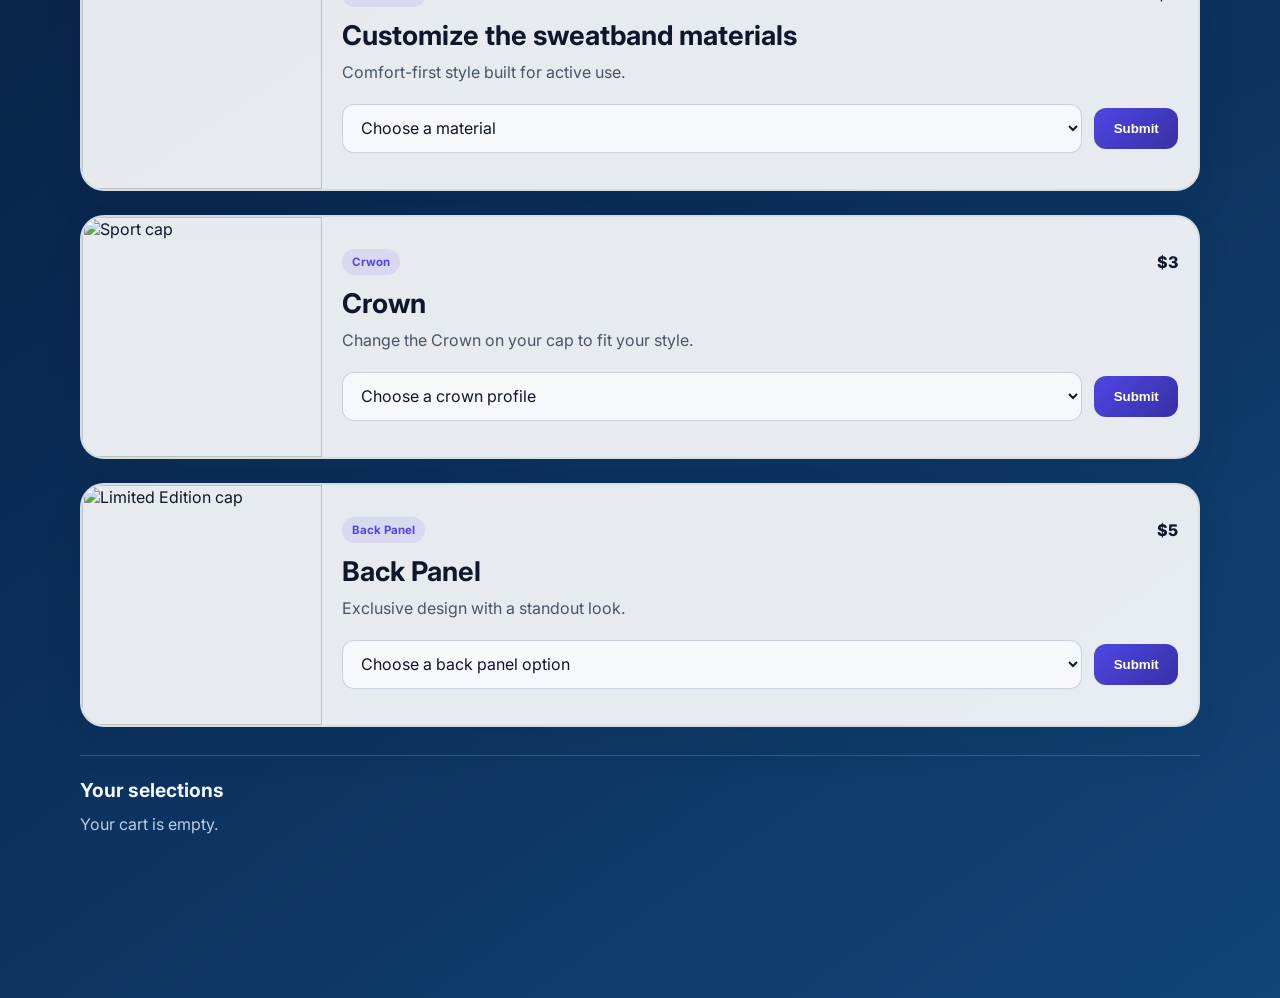
==== commit b39dfd8f: "update 4" ====
--- a/index2.html
+++ b/index2.html
@@ -46,8 +46,10 @@
           <p class="control-description">Shape a classic cap, one detail at a time.</p>
 
           <fieldset class="color-picker">
-            <legend>Fabric color <span id="color-name">Deep navy</span></legend>
-            <button class="color-swatch is-active" type="button" style="--swatch: #193957" data-color="#193957" data-name="Deep navy" aria-label="Deep navy" aria-pressed="true"></button>
+            <legend>Fabric color <span id="color-name">White</span></legend>
+            <button class="color-swatch is-active" type="button" style="--swatch: #ffffff" data-color="#ffffff" data-name="White" aria-label="White" aria-pressed="true"></button>
+            <button class="color-swatch" type="button" style="--swatch: #9a9da0" data-color="#9a9da0" data-name="Heather grey" aria-label="Heather grey" aria-pressed="false"></button>
+            <button class="color-swatch" type="button" style="--swatch: #193957" data-color="#193957" data-name="Deep navy" aria-label="Deep navy" aria-pressed="false"></button>
             <button class="color-swatch" type="button" style="--swatch: #d7e1d5" data-color="#d7e1d5" data-name="Sage" aria-label="Sage" aria-pressed="false"></button>
             <button class="color-swatch" type="button" style="--swatch: #c85c3d" data-color="#c85c3d" data-name="Clay" aria-label="Clay" aria-pressed="false"></button>
             <button class="color-swatch" type="button" style="--swatch: #242a2d" data-color="#242a2d" data-name="Graphite" aria-label="Graphite" aria-pressed="false"></button>
--- a/style.css
+++ b/style.css
@@ -321,10 +321,14 @@
   min-height: 410px;
   overflow: hidden;
   border-radius: 4px;
-  background-color: #d7e4dc;
-  background-image: linear-gradient(rgba(16, 30, 26, 0.08), rgba(16, 30, 26, 0.14)), url("https://encrypted-tbn0.gstatic.com/images?q=tbn:ANd9GcR8ilnzYZ31jk1IKHclYsOvSW4ty3tWr-hKrsubHHmrxg&s=10");
+  background-color: #eaf4f8;
+  background-image:
+    linear-gradient(rgba(39, 104, 137, 0.12) 1px, transparent 1px),
+    linear-gradient(90deg, rgba(39, 104, 137, 0.12) 1px, transparent 1px),
+    linear-gradient(rgba(39, 104, 137, 0.045) 1px, transparent 1px),
+    linear-gradient(90deg, rgba(39, 104, 137, 0.045) 1px, transparent 1px);
+  background-size: 96px 96px, 96px 96px, 16px 16px, 16px 16px;
   background-position: center;
-  background-size: cover;
   touch-action: none;
   cursor: grab;
 }
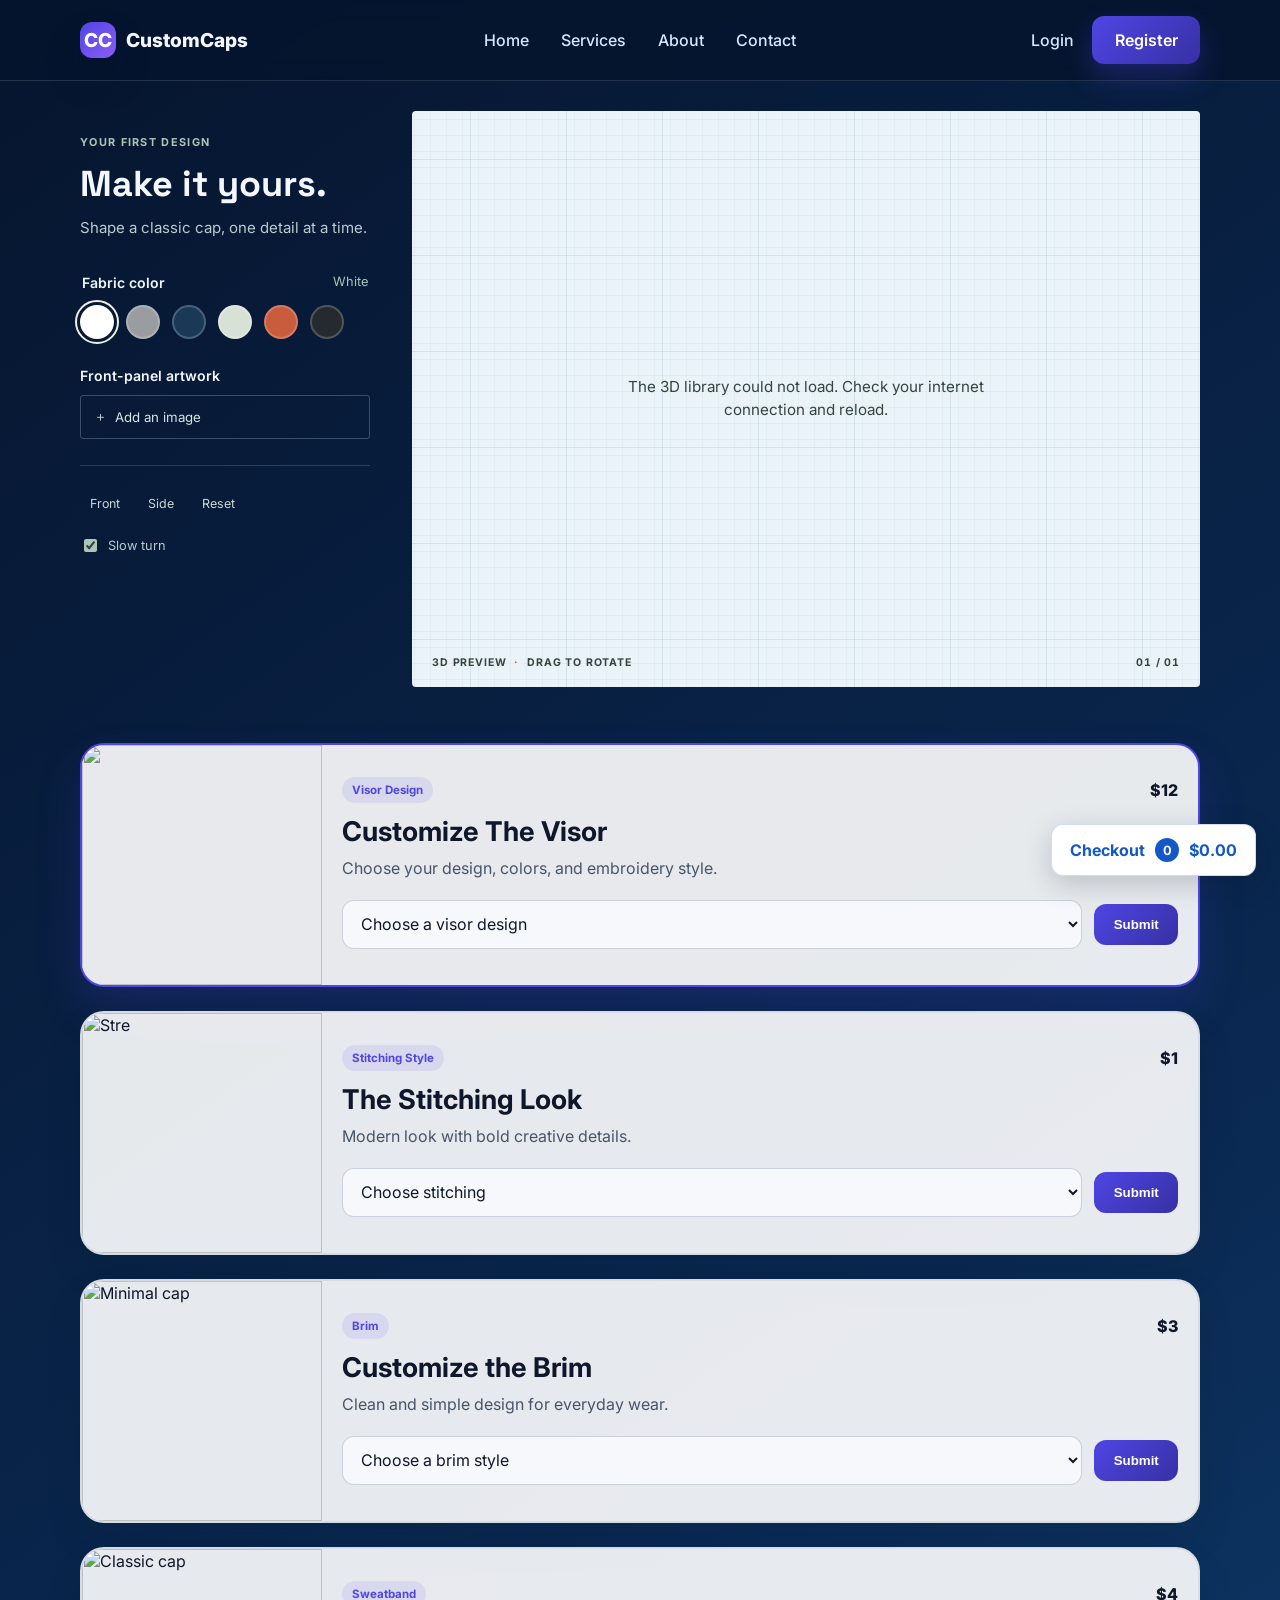
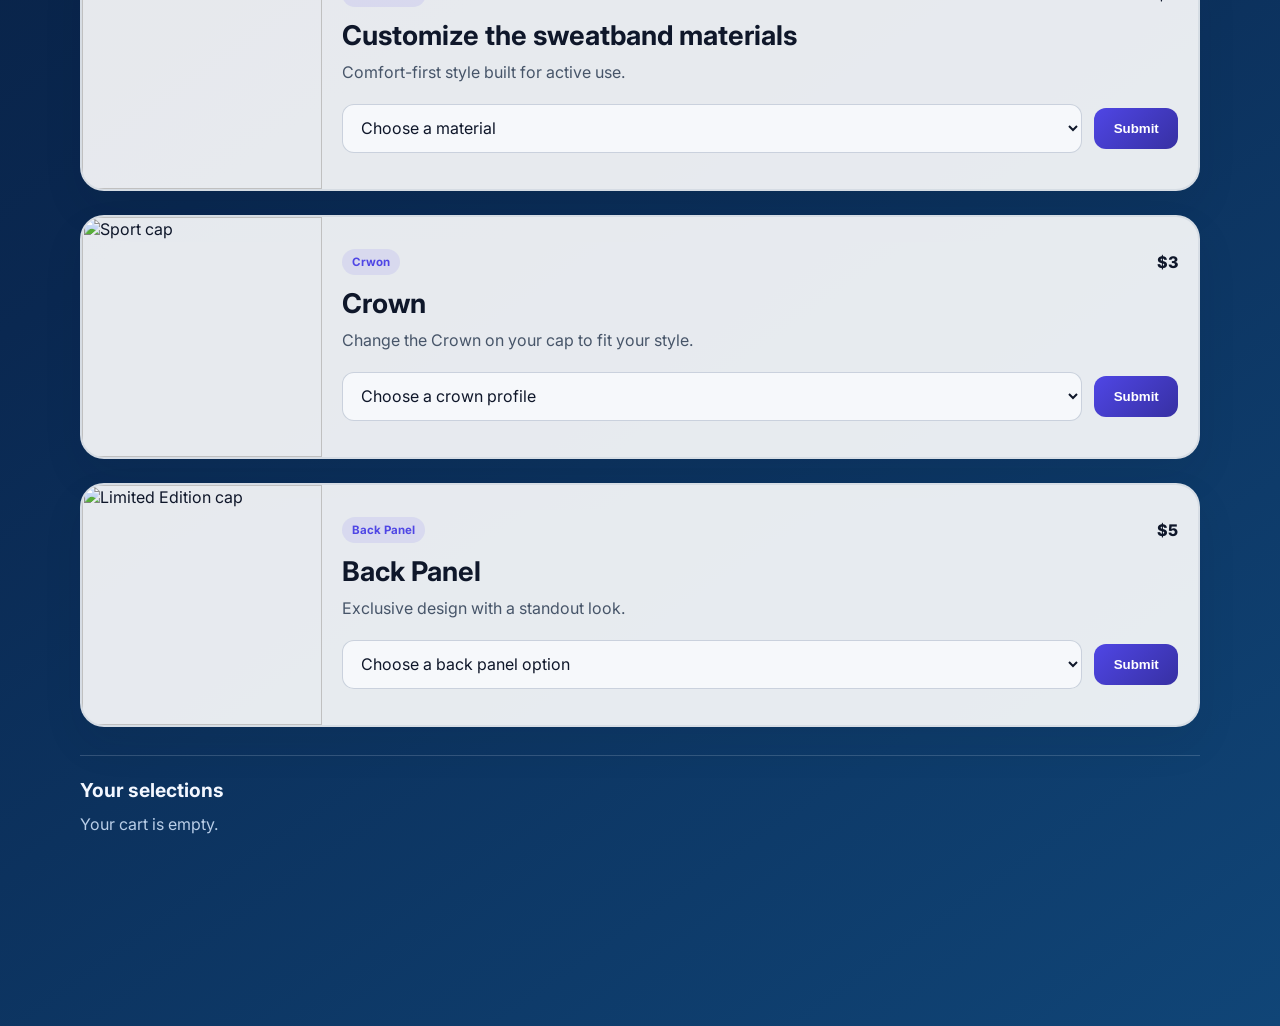
==== commit c4e723a6: "update5" ====
--- a/index2.html
+++ b/index2.html
@@ -203,6 +203,7 @@
       <div class="custom-cart" aria-labelledby="custom-cart-title">
         <h2 id="custom-cart-title">Your selections</h2>
         <ul id="custom-cart-items" class="custom-cart-list" aria-live="polite"></ul>
+        <p id="cart-limit-message" class="cart-limit-message" role="status"></p>
       </div>
     </section>
 
@@ -217,7 +218,9 @@
       const cartShortcutCount = document.getElementById('cart-shortcut-count');
       const cartShortcutTotal = document.getElementById('cart-shortcut-total');
       const customCartItems = document.getElementById('custom-cart-items');
+      const cartLimitMessage = document.getElementById('cart-limit-message');
       const currency = new Intl.NumberFormat('en-US', { style: 'currency', currency: 'USD' });
+      const maxCartItems = 2;
       const cartStorageKey = 'customcaps-cart';
       let cartItems = [];
 
@@ -313,6 +316,14 @@
           });
         }
 
+        const limitReached = cartItems.length >= maxCartItems;
+        cartLimitMessage.textContent = limitReached
+          ? `You can add up to ${maxCartItems} selections. Remove one to add another.`
+          : '';
+        cards.forEach((card) => {
+          card.querySelector('.pick-btn').disabled = limitReached;
+        });
+
         try {
           localStorage.setItem(cartStorageKey, JSON.stringify(cartItems));
         } catch {
@@ -338,6 +349,8 @@
         });
 
         submitBtn.addEventListener('click', () => {
+          if (cartItems.length >= maxCartItems) return;
+
           const value = input.value.trim();
 
           if (!value) {
--- a/style.css
+++ b/style.css
@@ -693,6 +693,11 @@
   white-space: nowrap;
 }
 
+.pick-btn:disabled {
+  cursor: not-allowed;
+  opacity: 0.55;
+}
+
 .summary-section {
   padding: 0 0 60px;
   scroll-margin-top: 24px;
@@ -794,6 +799,13 @@
   list-style: none;
 }
 
+.cart-limit-message {
+  min-height: 1.4em;
+  margin: 8px 0 0;
+  color: #b9cee8;
+  font-size: 0.9rem;
+}
+
 .custom-cart-row {
   display: grid;
   grid-template-columns: minmax(0, 1fr) auto auto;
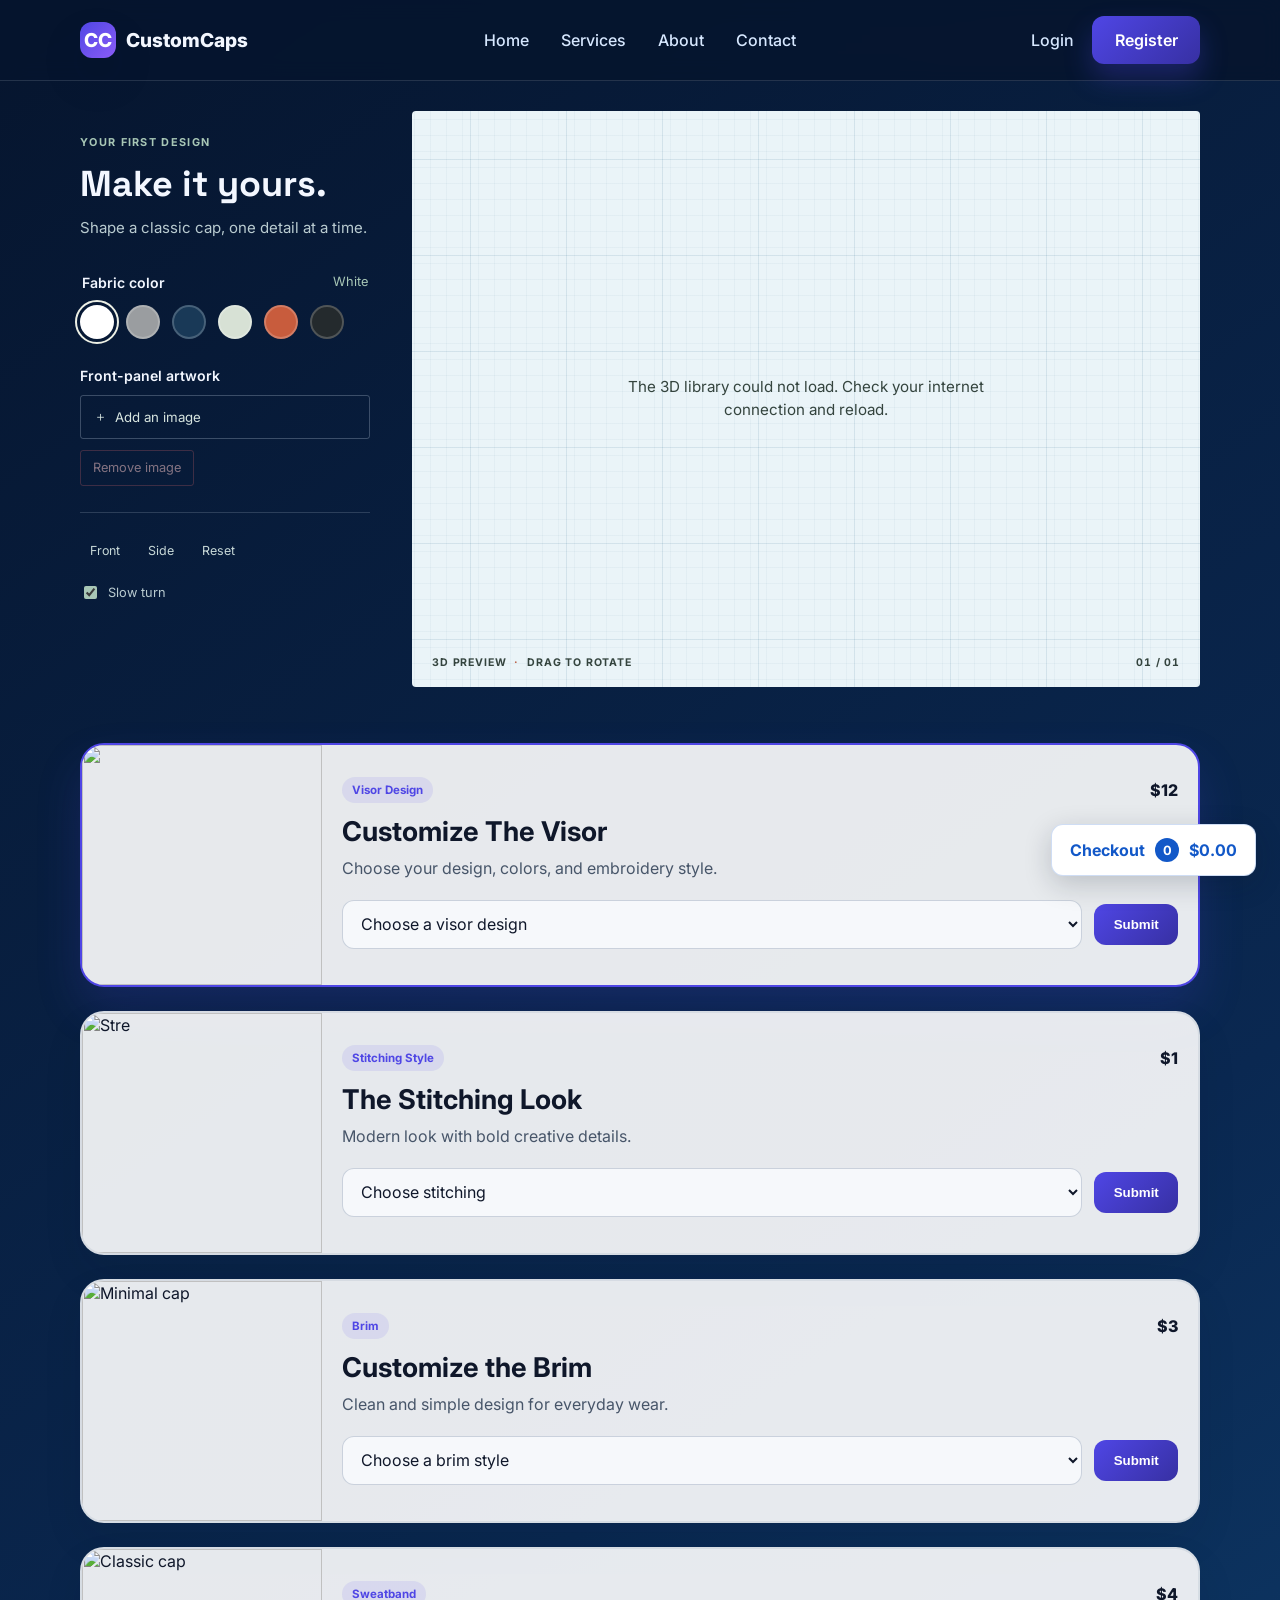
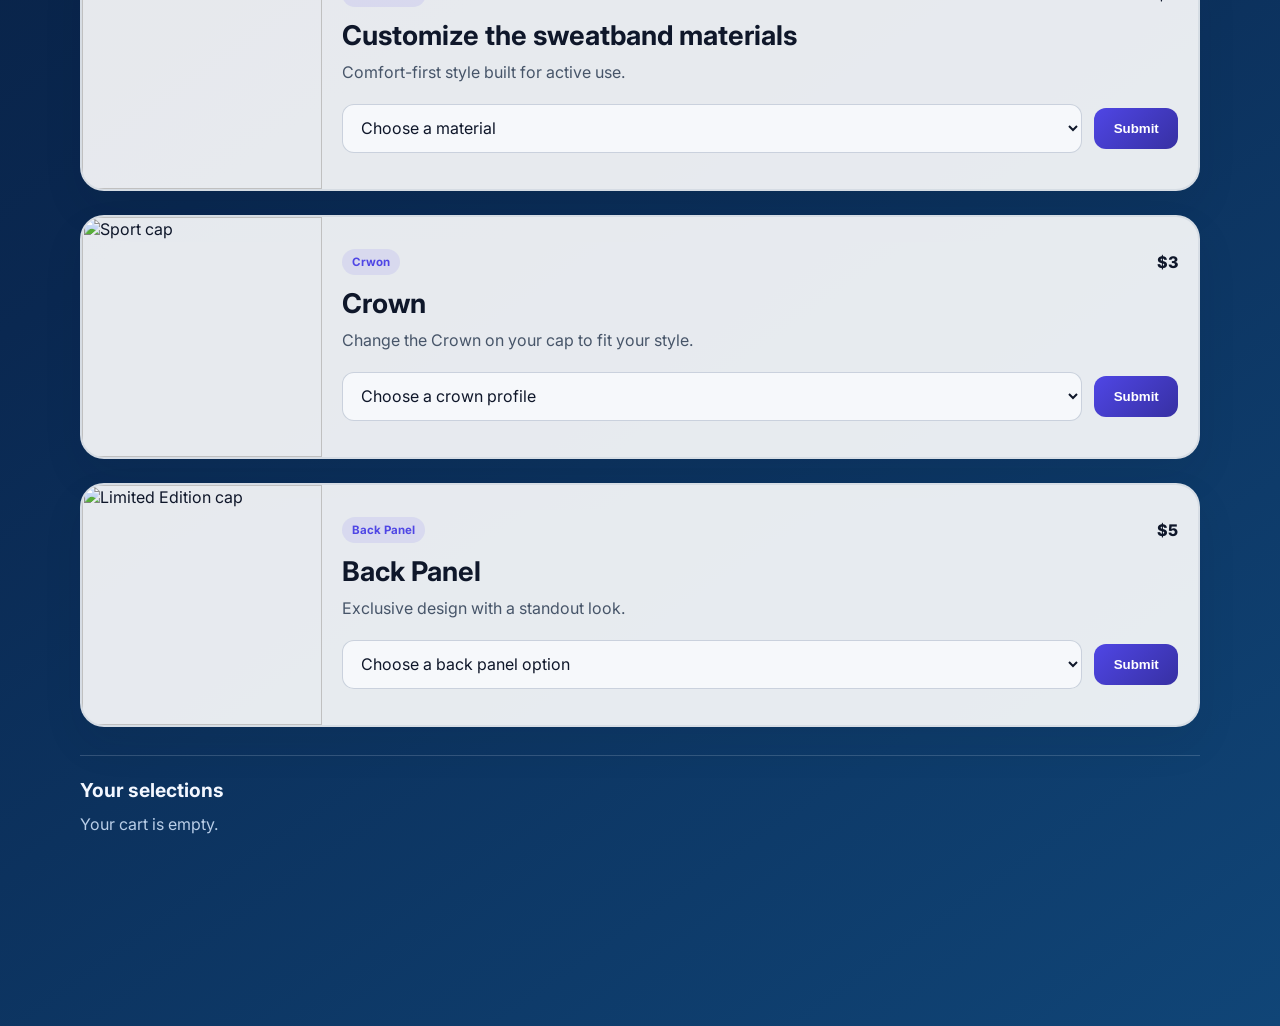
==== commit f295ffa4: "update 6" ====
--- a/index2.html
+++ b/index2.html
@@ -59,6 +59,7 @@
             <label for="picture-upload">Front-panel artwork</label>
           <input id="picture-upload" class="picture-upload" type="file" accept="image/*" />
             <label class="upload-button" for="picture-upload">＋ <span id="upload-label">Add an image</span></label>
+            <button id="remove-picture" class="remove-picture" type="button" disabled>Remove image</button>
           </div>
 
           <div class="view-controls" aria-label="Cap view controls">
@@ -203,7 +204,7 @@
       <div class="custom-cart" aria-labelledby="custom-cart-title">
         <h2 id="custom-cart-title">Your selections</h2>
         <ul id="custom-cart-items" class="custom-cart-list" aria-live="polite"></ul>
-        <p id="cart-limit-message" class="cart-limit-message" role="status"></p>
+        <p id="cart-status-message" class="cart-status-message" role="status"></p>
       </div>
     </section>
 
@@ -218,15 +219,18 @@
       const cartShortcutCount = document.getElementById('cart-shortcut-count');
       const cartShortcutTotal = document.getElementById('cart-shortcut-total');
       const customCartItems = document.getElementById('custom-cart-items');
-      const cartLimitMessage = document.getElementById('cart-limit-message');
+      const cartStatusMessage = document.getElementById('cart-status-message');
       const currency = new Intl.NumberFormat('en-US', { style: 'currency', currency: 'USD' });
-      const maxCartItems = 2;
       const cartStorageKey = 'customcaps-cart';
       let cartItems = [];
 
       try {
         const savedItems = JSON.parse(localStorage.getItem(cartStorageKey) || '[]');
-        if (Array.isArray(savedItems)) cartItems = savedItems;
+        if (Array.isArray(savedItems)) {
+          const uniqueItems = new Map();
+          savedItems.forEach((item) => uniqueItems.set(item.title, item));
+          cartItems = [...uniqueItems.values()];
+        }
       } catch {
         localStorage.removeItem(cartStorageKey);
       }
@@ -316,12 +320,15 @@
           });
         }
 
-        const limitReached = cartItems.length >= maxCartItems;
-        cartLimitMessage.textContent = limitReached
-          ? `You can add up to ${maxCartItems} selections. Remove one to add another.`
-          : '';
         cards.forEach((card) => {
-          card.querySelector('.pick-btn').disabled = limitReached;
+          const title = card.querySelector('h3').textContent;
+          const locked = cartItems.some((item) => item.title === title);
+          const input = card.querySelector('.custom-text');
+          const submitButton = card.querySelector('.pick-btn');
+          input.disabled = locked;
+          submitButton.disabled = locked;
+          input.title = locked ? 'Remove this selection to change the choice.' : '';
+          submitButton.title = locked ? 'Remove this selection before choosing another.' : '';
         });
 
         try {
@@ -349,8 +356,6 @@
         });
 
         submitBtn.addEventListener('click', () => {
-          if (cartItems.length >= maxCartItems) return;
-
           const value = input.value.trim();
 
           if (!value) {
@@ -358,11 +363,18 @@
             return;
           }
 
+          const title = card.querySelector('h3').textContent;
+          if (cartItems.some((item) => item.title === title)) {
+            cartStatusMessage.textContent = `Remove ${title} before changing this choice.`;
+            return;
+          }
+
           cartItems.push({
-            title: card.querySelector('h3').textContent,
+            title,
             customization: value,
             price: Number(card.querySelector('.price').textContent.replace('$', ''))
           });
+          cartStatusMessage.textContent = `${title} added. Remove it to change this choice.`;
           renderCart();
           animateCapToCart(submitBtn);
         });
--- a/style.css
+++ b/style.css
@@ -502,6 +502,28 @@
   font-size: 1.2rem;
 }
 
+.remove-picture {
+  justify-self: start;
+  min-height: 36px;
+  padding: 0 12px;
+  border: 1px solid rgba(248, 113, 113, 0.45);
+  border-radius: 3px;
+  background: transparent;
+  color: #fecaca;
+  font: inherit;
+  font-size: 0.8rem;
+  cursor: pointer;
+}
+
+.remove-picture:hover:not(:disabled) {
+  background: rgba(248, 113, 113, 0.12);
+}
+
+.remove-picture:disabled {
+  opacity: 0.5;
+  cursor: not-allowed;
+}
+
 .view-controls {
   display: flex;
   gap: 8px;
@@ -680,6 +702,11 @@
   background: rgba(248, 250, 252, 0.9);
   color: var(--text);
   cursor: pointer;
+}
+
+.custom-text:disabled {
+  cursor: not-allowed;
+  opacity: 0.6;
 }
 
 .pick-btn {
@@ -799,7 +826,7 @@
   list-style: none;
 }
 
-.cart-limit-message {
+.cart-status-message {
   min-height: 1.4em;
   margin: 8px 0 0;
   color: #b9cee8;
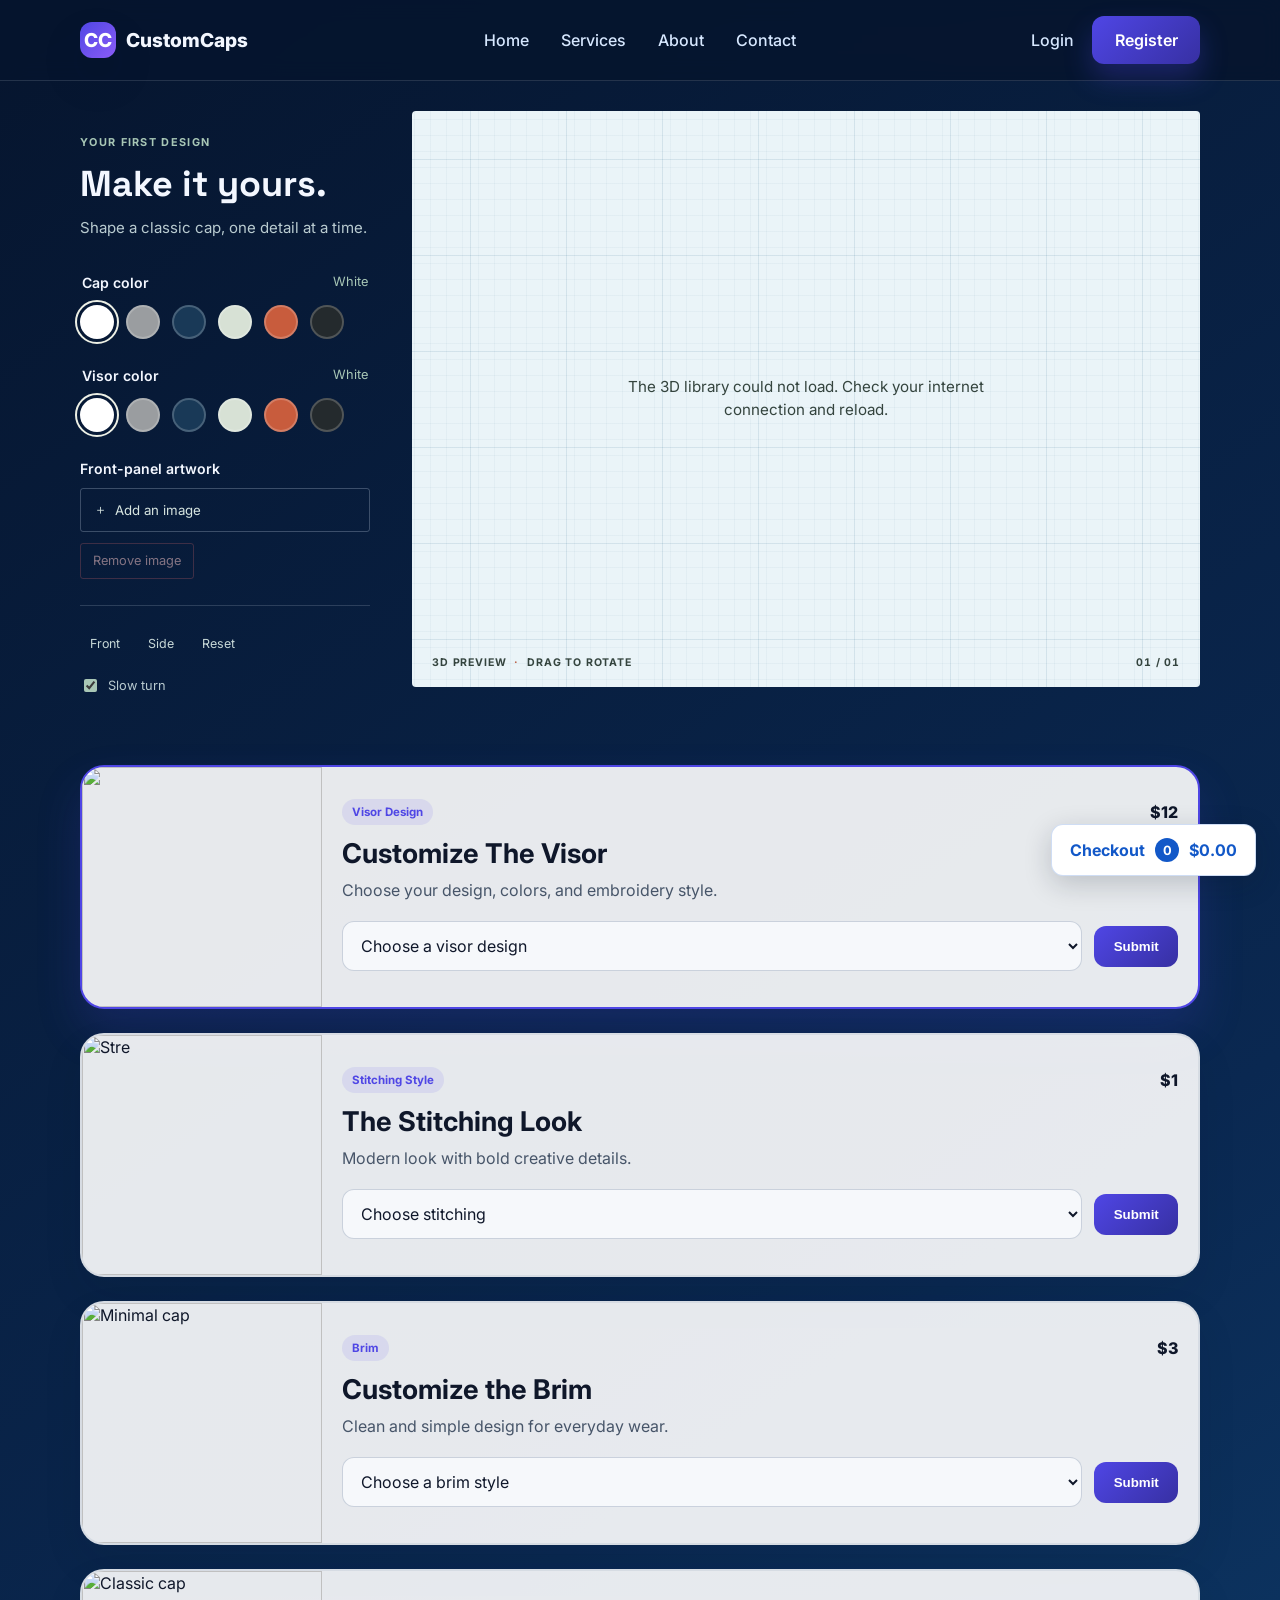
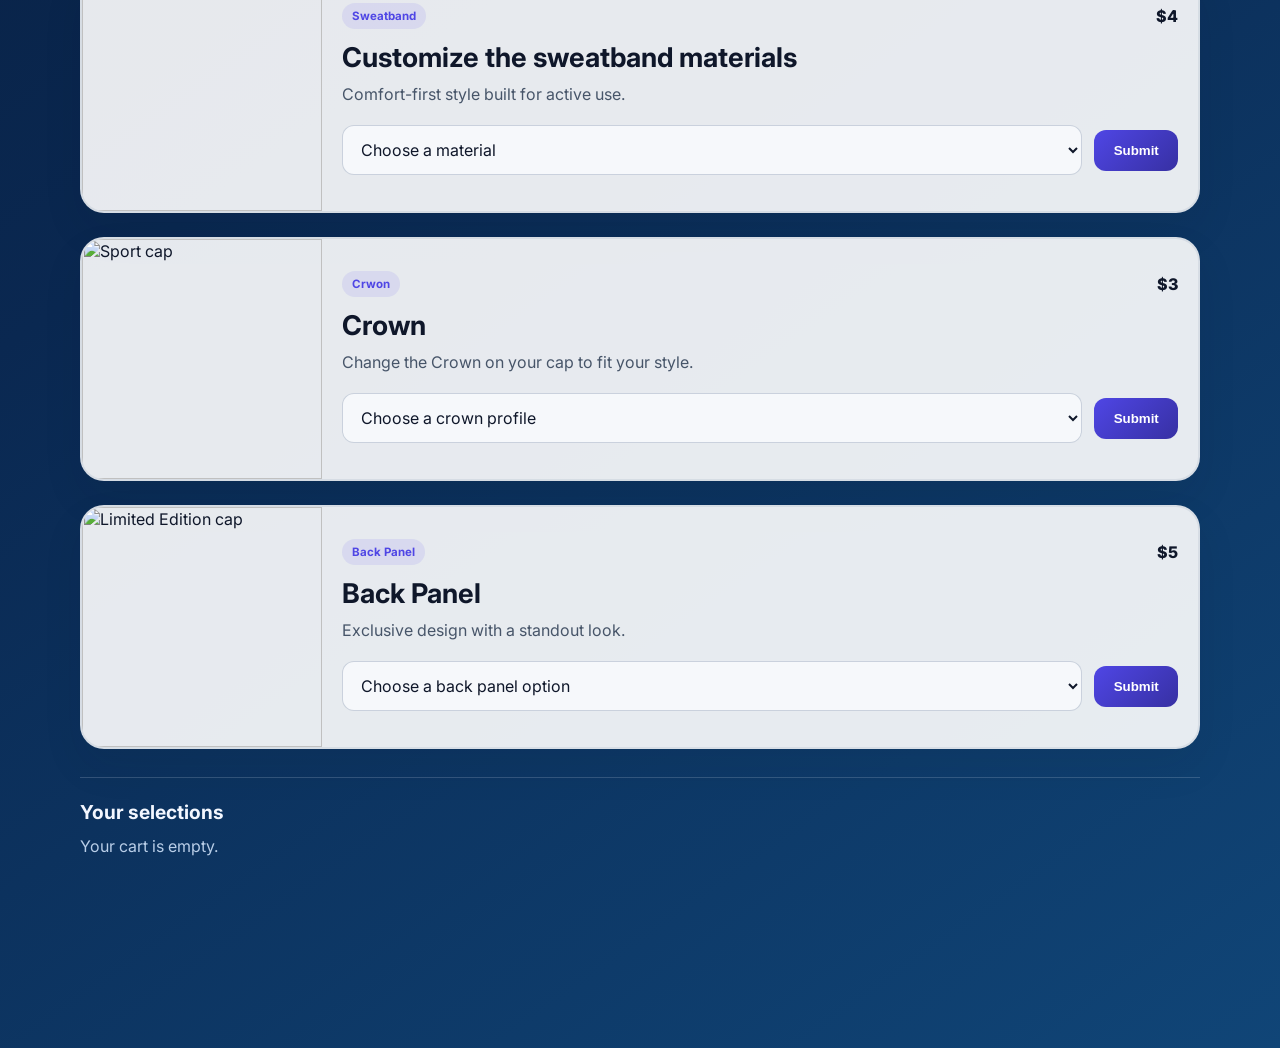
==== commit 2bb75081: "update" ====
--- a/index2.html
+++ b/index2.html
@@ -45,14 +45,24 @@
           <h1>Make it yours.</h1>
           <p class="control-description">Shape a classic cap, one detail at a time.</p>
 
-          <fieldset class="color-picker">
-            <legend>Fabric color <span id="color-name">White</span></legend>
-            <button class="color-swatch is-active" type="button" style="--swatch: #ffffff" data-color="#ffffff" data-name="White" aria-label="White" aria-pressed="true"></button>
-            <button class="color-swatch" type="button" style="--swatch: #9a9da0" data-color="#9a9da0" data-name="Heather grey" aria-label="Heather grey" aria-pressed="false"></button>
-            <button class="color-swatch" type="button" style="--swatch: #193957" data-color="#193957" data-name="Deep navy" aria-label="Deep navy" aria-pressed="false"></button>
-            <button class="color-swatch" type="button" style="--swatch: #d7e1d5" data-color="#d7e1d5" data-name="Sage" aria-label="Sage" aria-pressed="false"></button>
-            <button class="color-swatch" type="button" style="--swatch: #c85c3d" data-color="#c85c3d" data-name="Clay" aria-label="Clay" aria-pressed="false"></button>
-            <button class="color-swatch" type="button" style="--swatch: #242a2d" data-color="#242a2d" data-name="Graphite" aria-label="Graphite" aria-pressed="false"></button>
+          <fieldset class="color-picker" data-color-target="cap">
+            <legend>Cap color <span class="color-name">White</span></legend>
+            <button class="color-swatch is-active" type="button" style="--swatch: #ffffff" data-color="#ffffff" data-name="White" aria-label="White cap" aria-pressed="true"></button>
+            <button class="color-swatch" type="button" style="--swatch: #9a9da0" data-color="#9a9da0" data-name="Heather grey" aria-label="Heather grey cap" aria-pressed="false"></button>
+            <button class="color-swatch" type="button" style="--swatch: #193957" data-color="#193957" data-name="Deep navy" aria-label="Deep navy cap" aria-pressed="false"></button>
+            <button class="color-swatch" type="button" style="--swatch: #d7e1d5" data-color="#d7e1d5" data-name="Sage" aria-label="Sage cap" aria-pressed="false"></button>
+            <button class="color-swatch" type="button" style="--swatch: #c85c3d" data-color="#c85c3d" data-name="Clay" aria-label="Clay cap" aria-pressed="false"></button>
+            <button class="color-swatch" type="button" style="--swatch: #242a2d" data-color="#242a2d" data-name="Graphite" aria-label="Graphite cap" aria-pressed="false"></button>
+          </fieldset>
+
+          <fieldset class="color-picker" data-color-target="visor">
+            <legend>Visor color <span class="color-name">White</span></legend>
+            <button class="color-swatch is-active" type="button" style="--swatch: #ffffff" data-color="#ffffff" data-name="White" aria-label="White visor" aria-pressed="true"></button>
+            <button class="color-swatch" type="button" style="--swatch: #9a9da0" data-color="#9a9da0" data-name="Heather grey" aria-label="Heather grey visor" aria-pressed="false"></button>
+            <button class="color-swatch" type="button" style="--swatch: #193957" data-color="#193957" data-name="Deep navy" aria-label="Deep navy visor" aria-pressed="false"></button>
+            <button class="color-swatch" type="button" style="--swatch: #d7e1d5" data-color="#d7e1d5" data-name="Sage" aria-label="Sage visor" aria-pressed="false"></button>
+            <button class="color-swatch" type="button" style="--swatch: #c85c3d" data-color="#c85c3d" data-name="Clay" aria-label="Clay visor" aria-pressed="false"></button>
+            <button class="color-swatch" type="button" style="--swatch: #242a2d" data-color="#242a2d" data-name="Graphite" aria-label="Graphite visor" aria-pressed="false"></button>
           </fieldset>
 
           <div class="logo-control">
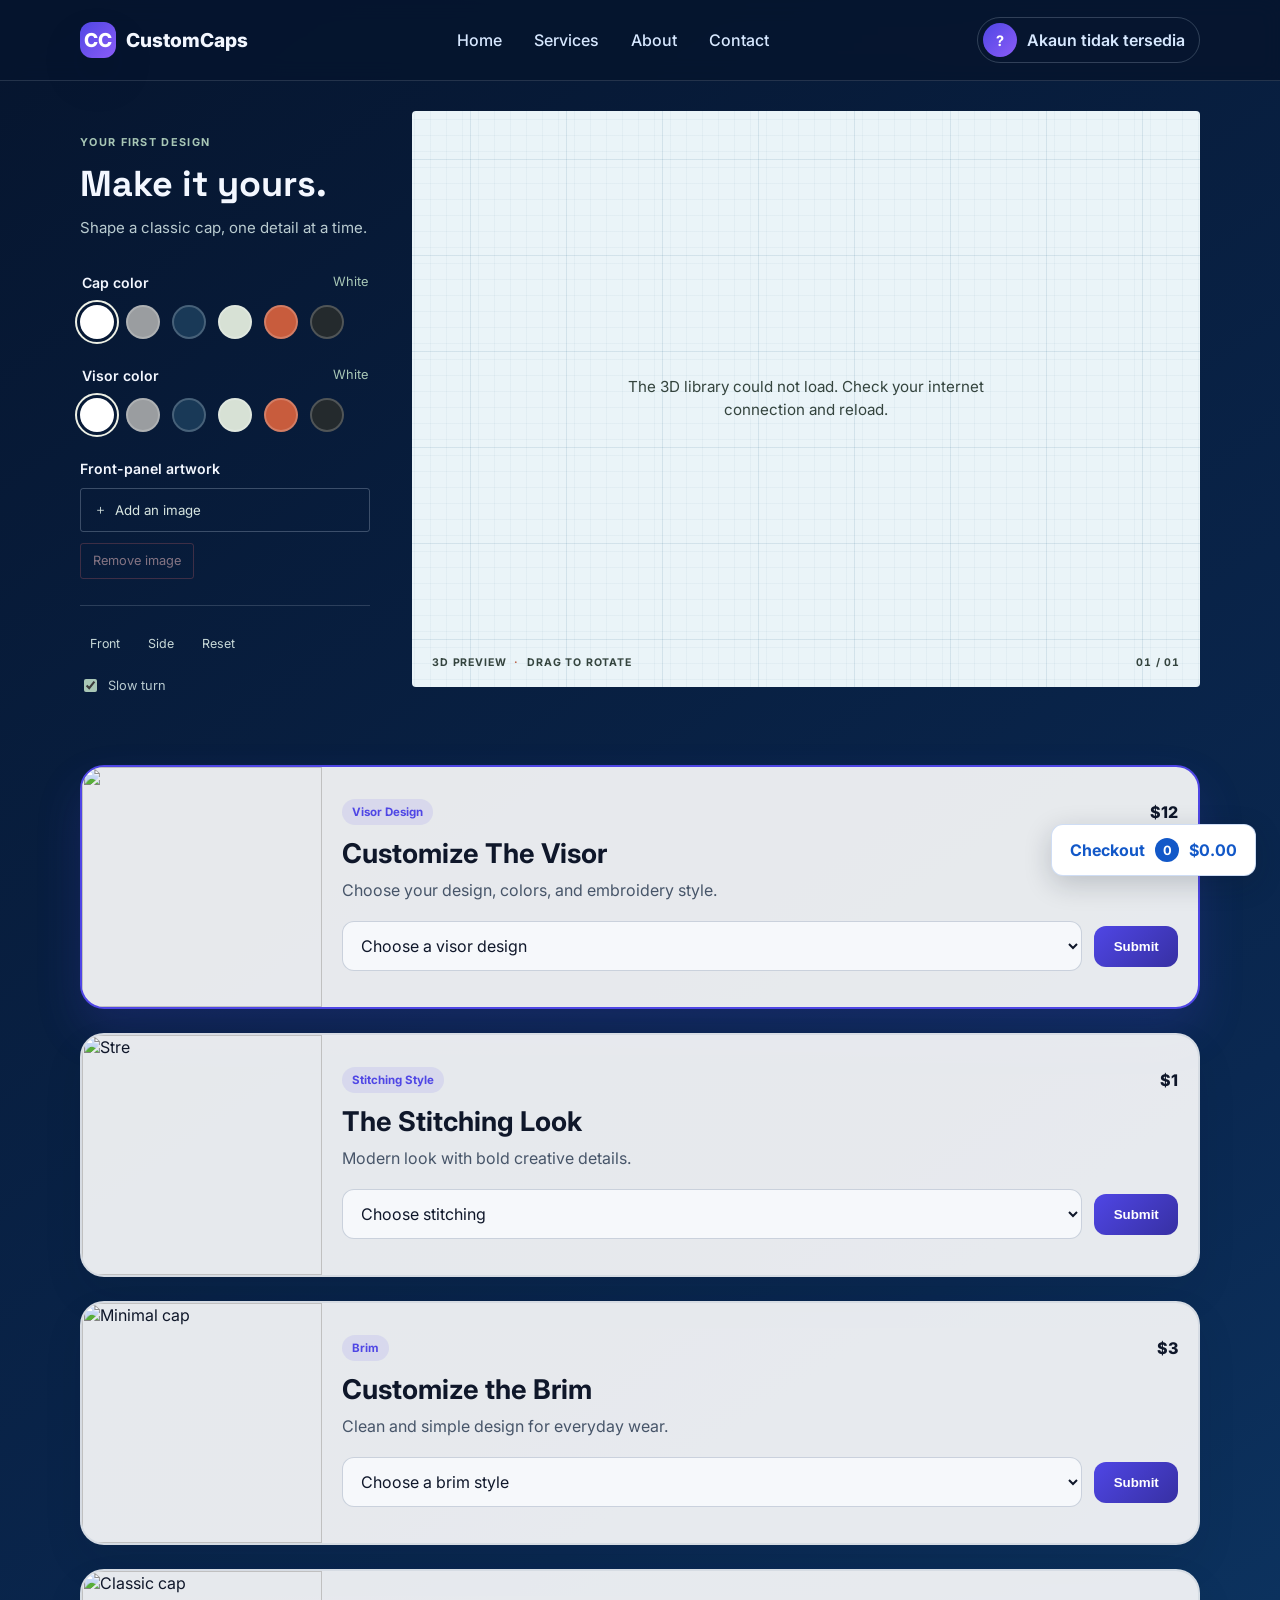
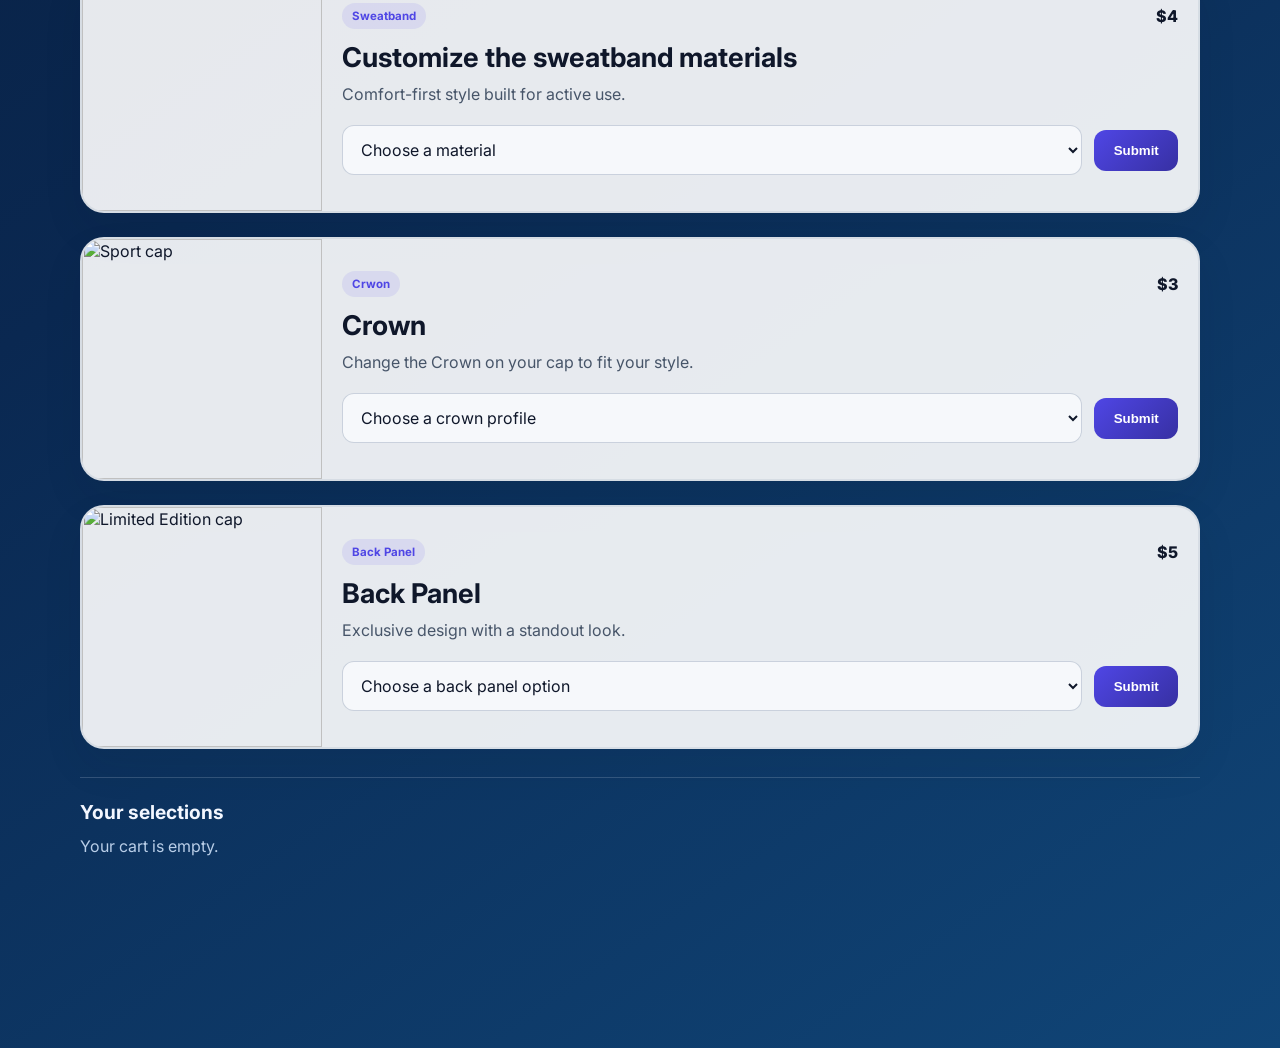
==== commit 428615e6: "update 9" ====
--- a/index2.html
+++ b/index2.html
@@ -26,8 +26,10 @@
         </ul>
 
         <div class="nav-actions">
-          <a href="#" class="login-link">Login</a>
-          <a href="#" class="btn btn-primary">Register</a>
+          <a href="https://harukisensei.infy.click/login.php" class="account-link" id="account-link">
+            <span class="account-avatar" id="account-avatar" aria-hidden="true">?</span>
+            <span id="account-name">Log masuk</span>
+          </a>
         </div>
       </nav>
     </header>
@@ -399,3 +401,4 @@
     </script>
     <script src="https://cdn.jsdelivr.net/npm/three@0.159.0/build/three.min.js"></script>
     <script src="cap-viewer.js"></script>
+    <script src="account.js"></script>
--- a/style.css
+++ b/style.css
@@ -38,12 +38,12 @@
 }
 
 body.customizer-page .nav-links a,
-body.customizer-page .login-link {
+body.customizer-page .account-link {
   color: #d7e8ff;
 }
 
 body.customizer-page .nav-links a:hover,
-body.customizer-page .login-link:hover {
+body.customizer-page .account-link:hover {
   color: #ffffff;
 }
 
@@ -101,23 +101,54 @@
   margin: 0;
 }
 
-.nav-links a,
-.login-link {
+.nav-links a {
   text-decoration: none;
   color: var(--muted);
   font-weight: 500;
   transition: color 0.2s ease;
 }
 
-.nav-links a:hover,
-.login-link:hover {
+.nav-links a:hover {
   color: var(--text);
 }
 
 .nav-actions {
   display: flex;
   align-items: center;
-  gap: 18px;
+}
+
+.account-link {
+  display: inline-flex;
+  align-items: center;
+  gap: 10px;
+  min-height: 44px;
+  padding: 5px 14px 5px 5px;
+  border: 1px solid rgba(226, 239, 255, 0.2);
+  border-radius: 999px;
+  color: #d7e8ff;
+  font-weight: 600;
+  text-decoration: none;
+  transition: background-color 0.2s ease, border-color 0.2s ease;
+}
+
+.account-link:hover {
+  background: rgba(255, 255, 255, 0.08);
+  border-color: rgba(226, 239, 255, 0.4);
+}
+
+.account-avatar {
+  display: inline-flex;
+  flex: 0 0 34px;
+  align-items: center;
+  justify-content: center;
+  width: 34px;
+  height: 34px;
+  border-radius: 50%;
+  background: linear-gradient(135deg, var(--primary), #8b5cf6);
+  color: #fff;
+  font-size: 0.9rem;
+  font-weight: 700;
+  text-transform: uppercase;
 }
 
 .btn {
